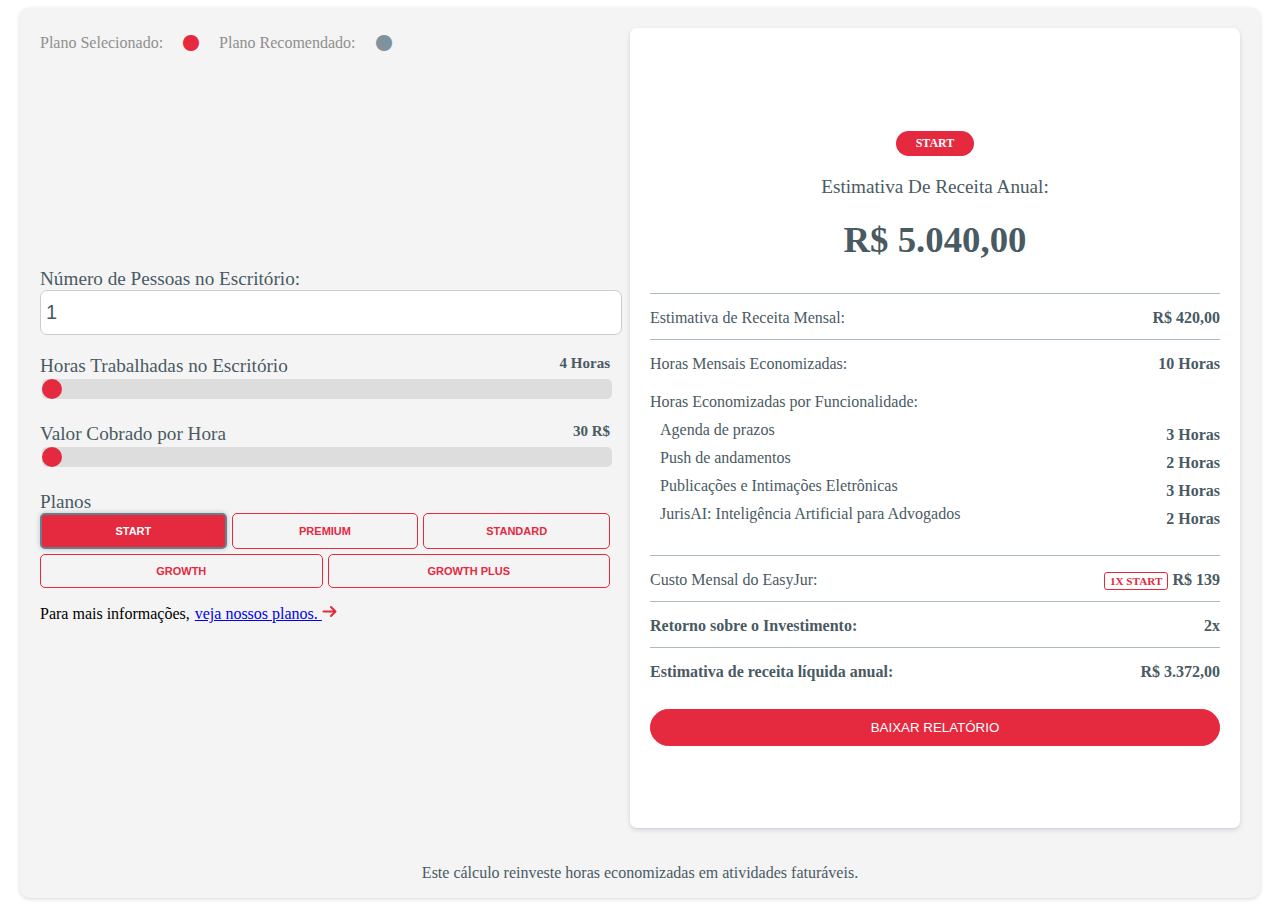
==== componente.html @ baeb3ae5 "redução de roi para 20%" ====
<!DOCTYPE html>
<html lang="pt-BR">

<head>
  <meta charset="UTF-8">
  <meta name="viewport" content="width=device-width, initial-scale=1" />
  <link rel="stylesheet" href="https://cdnjs.cloudflare.com/ajax/libs/font-awesome/6.4.2/css/all.min.css">
  <link rel="stylesheet" href="https://cdn.jsdelivr.net/npm/toastify-js/src/toastify.min.css">

  <link rel="stylesheet" href="style.css">



  <title>Calculadora EasyJur</title>
</head>

<body>
  <section class="easyjur-calculator">
    <div class="easyjur-main">
      <div class="easyjur-container">
        <!-- Formulário de Entrada -->
        <div class="easyjur-content">

          <form id="calculator-form">
            <div class="easyjur-selected-recommended">
              <div class="easyjur-selected">
                <p>Plano Selecionado:</p> <i class="fa-solid fa-circle"></i>
              </div>
              <div class="easyjur-recommended">
                <p>Plano Recomendado:</p> <i class="fa-solid fa-circle"></i>
              </div>
            </div>

            <div>
              <label for="number_of_peoples">Número de Pessoas no Escritório:</label>
              <input class="easyjur-input-amount-peoples" type="number" min="1" max="31" name="number"
                id="number_of_peoples" value="1" placeholder="1" />
            </div>

            <div class="easyjur-range-item">
              <label for="easyjur__hours_worked">Horas Trabalhadas no Escritório</label>
              <span id="hours_worked">4.0 Horas</span>
              <input id="easyjur__hours_worked" class="easyjur-range-slider" type="range" min="4.0" max="15" step=".5"
                value="4.0" title="Use as setas do teclado para ajustar o valor após clicar na barra" />
            </div>

            <div class="easyjur-range-item">
              <label for="easyjur__billed_hour">Valor Cobrado por Hora</label>
              <span id="billed_hour">30 R$</span>
              <input id="easyjur__billed_hour" class="easyjur-range-slider" type="range" min="30" max="1000" step="1"
                value="30" title="Use as setas do teclado para ajustar o valor após clicar na barra" />
            </div>

            <div class="easyjur-plans-selectors">
              <label>Planos</label>
              <div class="easyjur-grid-plans">
                <button type="button" id="sta" class="easyjur-btn-plan">Start</button>
                <button type="button" id="pre" class="easyjur-btn-plan">Premium</button>
                <button type="button" id="std" class="easyjur-btn-plan">Standard</button>
                <button type="button" id="grw" class="easyjur-btn-plan">Growth</button>
                <button type="button" id="gpl" class="easyjur-btn-plan">Growth Plus</button>
                <div class="easyjur-to-plans">
                  <span>Para mais informações,</span>
                  <a id="easyjur__link__to__plan" style="text-decoration: underline; margin-left: 5px;"
                    href="https://easyjur.com/planos/" target="_blank">
                    veja nossos planos.
                    <svg id="easyjur__svg__move" xmlns="http://www.w3.org/2000/svg" width="15" height="15"
                      viewBox="0 0 15 15">
                      <path fill="#e5293f"
                        d="M8.293 2.293a1 1 0 0 1 1.414 0l4.5 4.5a1 1 0 0 1 0 1.414l-4.5 4.5a1 1 0 0 1-1.414-1.414L11 8.5H1.5a1 1 0 0 1 0-2H11L8.293 3.707a1 1 0 0 1 0-1.414" />
                    </svg>
                  </a>
                </div>
              </div>
            </div>
          </form>
        </div>

        <!-- Resultados -->
        <div class="easyjur-result">
          <form>

            <div id="easyjur__ul__plan__tags">
              <ul id="easyjur__tags" class="easyjur__ul__tags">
                <li id="start__tag">START</li>
                <li id="premium__tag" style="display: none;">PREMIUM</li>
                <li id="standard__tag" style="display: none;">STANDARD</li>
                <li id="growth__tag" style="display: none;">GROWTH</li>
                <li id="growthplus__tag" style="display: none;">GROWTH PLUS</li>
              </ul>
            </div>

            <div class="easyjur-revenue-content">
              <label class="easyjur-label-revenue">Estimativa De Receita Anual:</label>
              <span class="easyjur-value-revenue" id="easyjur__annual_revenue">0</span>
            </div>

            <div class="easyjur-revenue-item">
              <label>Estimativa de Receita Mensal:</label>
              <span id="easyjur__revenue_value">R$ 0</span>
            </div>

            <div class="easyjur-revenue-item">
              <label>Horas Mensais Economizadas:</label>
              <span id="easyjur__hours_saved">0 Horas</span>
            </div>

            <!-- Horas economizadas por funcionalidade -->
            <!--Start -->
            <div id="easyjur__ul__start">
              <span class="easyjur__span__func__title">Horas Economizadas por Funcionalidade:</span>
              <ul>
                <li>
                  <span class="easyjur__span__func">Agenda de prazos</span>
                  <span class="easyjur__span__start hours-per-feature"></span>
                </li>

                <li>
                  <span class="easyjur__span__func">Push de andamentos</span>
                  <span class="easyjur__span__start hours-per-feature"></span>
                </li>

                <li>
                  <span class="easyjur__span__func">Publicações e Intimações Eletrônicas</span>
                  <span class="easyjur__span__start hours-per-feature"></span>
                </li>

                <li>
                  <span class="easyjur__span__func">
                    JurisAI: Inteligência Artificial para Advogados
                  </span>
                  <span class="easyjur__span__start hours-per-feature"></span>
                </li>
              </ul>
            </div>

            <!--Premium -->
            <div id="easyjur__ul__premium" style="display: none;">
              <span class="easyjur__span__func__title">Horas Economizadas por Funcionalidade:</span>
              <ul>
                <li>
                  <span class="easyjur__span__func">Agenda de prazos</span>
                  <span class="easyjur__span__premium hours-per-feature"></span>
                </li>

                <li>
                  <span class="easyjur__span__func">Push de andamentos</span>
                  <span class="easyjur__span__premium hours-per-feature"></span>
                </li>

                <li>
                  <span class="easyjur__span__func">Publicações e Intimações Eletrônicas</span>
                  <span class="easyjur__span__premium hours-per-feature"></span>
                </li>

                <li>
                  <span class="easyjur__span__func">Controle de contratos</span>
                  <span class="easyjur__span__premium hours-per-feature"></span>
                </li>

                <li>
                  <span class="easyjur__span__func">
                    JurisAI: Inteligência Artificial para Advogados
                  </span>
                  <span class="easyjur__span__start hours-per-feature"></span>
                </li>
              </ul>
            </div>

            <!--Standard -->
            <div id="easyjur__ul__standard" style="display: none;">
              <span class="easyjur__span__func__title">Horas Economizadas por Funcionalidade:</span>
              <ul>
                <li>
                  <span class="easyjur__span__func">Agenda de prazos</span>
                  <span class="easyjur__span__standard hours-per-feature"></span>
                </li>

                <li>
                  <span class="easyjur__span__func">Push de andamentos</span>
                  <span class="easyjur__span__standard hours-per-feature"></span>
                </li>

                <li>
                  <span class="easyjur__span__func">Publicações e Intimações Eletrônicas</span>
                  <span class="easyjur__span__standard hours-per-feature"></span>
                </li>

                <li>
                  <span class="easyjur__span__func">Controle de contratos</span>
                  <span class="easyjur__span__standard hours-per-feature"></span>
                </li>

                <li>
                  <span class="easyjur__span__func">Workflow avançado de tarefas ágil</span>
                  <span class="easyjur__span__standard hours-per-feature"></span>
                </li>

                <li>
                  <span class="easyjur__span__func">
                    JurisAI: Inteligência Artificial para Advogados
                  </span>
                  <span class="easyjur__span__start hours-per-feature"></span>
                </li>
              </ul>
            </div>

            <!--Growth -->
            <div id="easyjur__ul__growth" style="display: none;">
              <span class="easyjur__span__func__title">Horas Economizadas por Funcionalidade:</span>
              <ul>
                <li>
                  <span class="easyjur__span__func">Agenda de prazos</span>
                  <span class="easyjur__span__growth hours-per-feature"></span>
                </li>

                <li>
                  <span class="easyjur__span__func">Push de andamentos</span>
                  <span class="easyjur__span__growth hours-per-feature"></span>
                </li>

                <li>
                  <span class="easyjur__span__func">Publicações e Intimações Eletrônicas</span>
                  <span class="easyjur__span__growth hours-per-feature"></span>
                </li>

                <li>
                  <span class="easyjur__span__func">Controle de contratos</span>
                  <span class="easyjur__span__growth hours-per-feature"></span>
                </li>

                <li>
                  <span class="easyjur__span__func">Regras de cobrança automática</span>
                  <span class="easyjur__span__growth hours-per-feature"></span>
                </li>

                <li>
                  <span class="easyjur__span__func">
                    JurisAI: Inteligência Artificial para Advogados
                  </span>
                  <span class="easyjur__span__start hours-per-feature"></span>
                </li>
              </ul>
            </div>

            <!--GrowthPlus -->
            <div id="easyjur__ul__growthplus" style="display: none;">
              <span class="easyjur__span__func__title">Horas Economizadas por Funcionalidade:</span>
              <ul>
                <li>
                  <span class="easyjur__span__func">Agenda de prazos</span>
                  <span class="easyjur__span__growthplus hours-per-feature"></span>
                </li>

                <li>
                  <span class="easyjur__span__func">Push de andamentos</span>
                  <span class="easyjur__span__growthplus hours-per-feature"></span>
                </li>

                <li>
                  <span class="easyjur__span__func">Publicações e Intimações Eletrônicas</span>
                  <span class="easyjur__span__growthplus hours-per-feature"></span>
                </li>

                <li>
                  <span class="easyjur__span__func">Controle de contratos</span>
                  <span class="easyjur__span__growthplus hours-per-feature"></span>
                </li>

                <li>
                  <span class="easyjur__span__func">Regras de cobrança automática</span>
                  <span class="easyjur__span__growthplus hours-per-feature"></span>
                </li>

                <li>
                  <span class="easyjur__span__func">Controladoria Jurídica + IA</span>
                  <span class="easyjur__span__growthplus hours-per-feature"></span>
                </li>

                <li>
                  <span class="easyjur__span__func">Relatórios avançados (envio automático)</span>
                  <span class="easyjur__span__growthplus hours-per-feature"></span>
                </li>

                <li>
                  <span class="easyjur__span__func">
                    JurisAI: Inteligência Artificial para Advogados
                  </span>
                  <span class="easyjur__span__start hours-per-feature"></span>
                </li>
              </ul>
            </div>

            <div class="easyjur-revenue-item">
              <label>Custo Mensal do EasyJur:</label>
              <span id="easyjur__cost">R$ 0</span>
            </div>

            <div class="easyjur-revenue-item">
              <label class="label-evidence">Retorno sobre o Investimento:</label>
              <span id="easyjur__return">0x</span>
            </div>

            <div class="easyjur-revenue-item">
              <label class="label-evidence">Estimativa de receita líquida
                anual:</label>
              <span id="value-liquid-return" class="hours-per-feature">0R$</span>
            </div>

            <button type="button" id="easyjur__print" class="easyjur-print-btn">Baixar Relatório</button>
          </form>
        </div>
      </div>

      <!-- Rodapé -->
      <div class="easyjur-caption">
        <p>Este cálculo reinveste horas economizadas em atividades faturáveis.</p>
      </div>
    </div>
  </section>

  <div id="easyjur__modal" class="easyjur-modal">
    <div class="easyjur-modal-content">
      <div class="easyjur-img-on-print">
        <img src="https://easyjur.com/blog/wp-content/uploads/2023/05/logo-easyjur-01.png">
      </div>
      <span class="easyjur-modal-close">

        <i class="fa-solid fa-xmark" title="Clique aqui para fechar"></i>

      </span>
      <h2>Veja quanto poderia estar lucrando</h2>
      <p>Esta é a sua estimativa de retorno ao utilizar o EasyJur.</p>
      <div id="easyjur__modal_body">
        <table>
          <thead class="easyjur-table-head--to-print">
            <tr>
              <th>Descrição</th>
              <th>Valor</th>
            </tr>
          </thead>
          <tbody></tbody>
        </table>
      </div>
      <h4 class="easyjur-text--to-print">Em caso de dúvidas, entre em contato com um de nossos especialistas.</h4>
      <div class="easyjur-img-qrcode-on-print">
        <img src="https://easyjur.com/blog/wp-content/uploads/2025/02/QRCode_Facil-1.png">
      </div>
      <button id="easyjur__modal_print" class="easyjur-modal-print-btn">Baixar Relatório</button>
    </div>
  </div>


  <script src="https://cdn.jsdelivr.net/npm/toastify-js"></script>

  <style>

    /* Aplicação da fonte globalmente */
    /* Estilo do container principal da calculadora */
    .easyjur-calculator {
      width: 100%;
      height: 100%;
      display: flex;
      align-items: center;
      justify-content: center;
    }

    /* Estilo da seção principal */
    .easyjur-main {
      background-color: #f4f4f4;
      /* Cor de fundo suave */
      border-radius: 10px;
      /* Bordas arredondadas */
      box-shadow: rgba(0, 0, 0, 0.16) 0px 1px 4px;
      /* Sombra leve */
    }

    /* Container interno com flexbox */
    .easyjur-container {
      display: flex;
      align-items: center;
      gap: 20px;
      /* Espaçamento entre elementos */
      padding: 20px;
      height: auto;
      width: 1200px;
      /* Largura fixa */
    }

    /* Estilo do texto de legenda */
    .easyjur-caption p {
      text-align: center;
      color: #495a63;
      /* Cor do texto */
      word-break: break-word;
      /* Quebra de palavras para responsividade */
      padding: 0 15px;
    }

    /* Divisão de largura entre resultado e conteúdo */
    .easyjur-result,
    .easyjur-content {
      width: 50%;
    }

    /* Estilo do formulário dentro do conteúdo */
    .easyjur-content form {
      position: relative;
      display: flex;
      flex-direction: column;
      gap: 20px;
      /* Espaçamento entre elementos do formulário */
    }

    /* Estilo dos rótulos no conteúdo */
    .easyjur-content label {
      font-size: 1.2em;
      color: #495a63;
      /* Cor padrão do texto */
    }

    /* Estilo dos inputs no conteúdo */
    .easyjur-content input {
      width: 100%;
    }

    /* Container do item de range (slider) */
    .easyjur-range-item {
      position: relative;
    }

    /* Estilo do texto ao lado do slider */
    .easyjur-range-item span {
      position: absolute;
      right: 0;
      font-size: 15px;
      font-weight: 600;
      color: #495a63;
    }

    /* Estilo do input de quantidade de pessoas */
    .easyjur-input-amount-peoples {
      padding: 10px 5px;
      border-radius: 7px;
      border: 1px solid #ccc;
      /* Borda padrão */
      outline: #80929b;
      /* Cor do foco */
      font-size: 20px;
      color: #495a63;
    }

    /* Container dos seletores de planos */
    .easyjur-plans-selectors {
      width: 100%;
    }

    /* Grid para os botões de planos */
    .easyjur-grid-plans {
      display: flex;
      flex-wrap: wrap;
      gap: 5px;
      /* Espaçamento entre botões */
    }

    /* Estilo padrão dos botões de planos */
    .easyjur-btn-plan {
      padding: 10px;
      color: #e5293f !important;
      /* Cor principal */
      border: #e5293f solid 1px;
      background: transparent;
      border-radius: 5px;
      cursor: pointer;
      text-transform: uppercase;
      transition: 0.5s;
      /* Transição suave */
      font-size: 11px;
      font-weight: 600;
      flex: calc(33% - 10px);
      /* Distribuição em 3 colunas */
    }

    /* Efeito hover e estado ativo dos botões de planos */
    .easyjur-btn-plan:hover,
    .easyjur-btn-plan.active {
      background-color: #e5293f !important;
      color: #fff !important;
      font-weight: 700;
    }

    /* Container do link para planos */
    .easyjur-to-plans {
      display: flex;
      align-items: center;
      position: absolute;
      bottom: -35px;
    }

    /* Estilo da seção de resultados */
    .easyjur-result {
      display: flex;
      flex-direction: column;
      justify-content: center;
      background-color: #fff;
      padding: 0 20px;
      height: 800px;
      /* Altura fixa */
      border-radius: 7px;
      box-shadow: rgba(50, 50, 105, 0.15) 0px 2px 5px 0px,
        /* Sombra sutil */
        rgba(0, 0, 0, 0.05) 0px 1px 1px 0px;
    }

    /* Estilo do formulário dentro do resultado */
    .easyjur-result form {
      position: relative;
      display: flex;
      flex-direction: column;
      gap: 20px;
    }

    /* Estilo para rótulos em destaque */
    .label-evidence {
      font-weight: 700;
    }

    /* Container dos itens de receita */
    .easyjur-revenue-content {
      display: flex;
      flex-direction: column;
      align-items: center;
      gap: 20px;
    }

    /* Estilo dos rótulos de receita */
    .easyjur-label-revenue {
      font-size: 1.2em;
      color: #495a63;
    }

    /* Estilo dos valores de receita */
    .easyjur-value-revenue {
      font-size: 2.3em;
      font-weight: bold;
      margin-bottom: 20px;
      color: #495a63;
    }

    /* Estilo dos itens de receita */
    .easyjur-revenue-item {
      display: flex;
      justify-content: space-between;
      position: relative;
      padding-top: 8px;
      color: #495a63;
    }

    /* Estilo do texto dentro dos itens de receita */
    .easyjur-revenue-item span {
      font-weight: 600;
    }

    /* Linha divisória antes de cada item de receita */
    .easyjur-revenue-item::before {
      content: "";
      display: block;
      width: 100%;
      height: 1px;
      background-color: #acbac2;
      margin-bottom: 100px;
      position: absolute;
      top: -8px;
    }

    /* Estilo do botão de impressão no modal */
    .easyjur-modal-print-btn {
      padding: 10px;
      background-color: #e5293f;
      color: #fff;
      border: #e5293f solid 1px;
      border-radius: 40px;
      cursor: pointer;
      text-transform: uppercase;
      transition: 0.8s;
      width: 100%;
    }

    /* Efeito hover do botão de impressão no modal */
    .easyjur-modal-print-btn:hover {
      background-color: transparent;
      color: #e5293f !important;
      font-weight: 700;
    }

    /* Estilo do botão de impressão geral */
    .easyjur-print-btn {
      padding: 10px;
      background-color: #e5293f;
      color: #fff !important;
      border: #e5293f solid 1px;
      border-radius: 40px;
      cursor: pointer;
      text-transform: uppercase;
      transition: 0.8s;
      position: absolute;
      bottom: -65px;
      width: 100%;
    }

    /* Efeito hover do botão de impressão geral */
    .easyjur-print-btn:hover {
      background-color: transparent;
      color: #e5293f !important;
      font-weight: 700;
    }

    /* Estilo do multiplicador extra */
    .multiplicador-extra {
      color: #e5293f;
      border: solid 1px #e5293f;
      font-size: 0.7rem;
      padding: 2px 5px;
      border-radius: 3px;
      text-align: center;
      text-transform: uppercase;
      font-weight: 700;
    }

    /* Estilo base do slider */
    .easyjur-range-slider {
      -webkit-appearance: none;
      background: #ddd;
      /* Cor de fundo padrão */
      border-radius: 5px;
      outline: none;
      transition: background 0.3s;
    }

    /* Estilo do thumb do slider (Chrome/Safari) */
    .easyjur-range-slider::-webkit-slider-thumb {
      -webkit-appearance: none;
      appearance: none;
      width: 20px;
      height: 20px;
      background: #e5293f;
      border-radius: 50%;
      cursor: pointer;
      transition: background 0.3s ease;
    }

    /* Estilo do thumb do slider (Firefox) */
    .easyjur-range-slider::-moz-range-thumb {
      width: 20px;
      height: 20px;
      background: #e5293f;
      border-radius: 50%;
      cursor: pointer;
      transition: background 0.3s ease;
    }

    /* Efeito do slider ao receber foco */
    .easyjur-range-slider:focus {
      background: #e5293f45;
      /* Cor semitransparente */
    }

    /* Efeito hover no thumb do slider */
    .easyjur-range-slider:hover::-webkit-slider-thumb,
    .easyjur-range-slider:hover::-moz-range-thumb {
      background: #e5293f;
    }

    /* Animação de entrada à esquerda */
    @-webkit-keyframes fadeInLeft {
      0% {
        opacity: 0;
        -webkit-transform: translate3d(-100%, 0, 0);
        transform: translate3d(-100%, 0, 0);
      }

      100% {
        opacity: 1;
        -webkit-transform: none;
        transform: none;
      }
    }

    @keyframes fadeInLeft {
      0% {
        opacity: 0;
        -webkit-transform: translate3d(-100%, 0, 0);
        transform: translate3d(-100%, 0, 0);
      }

      100% {
        opacity: 1;
        -webkit-transform: none;
        transform: none;
      }
    }

    /* Aplicação da animação ao SVG no hover do link */
    #easyjur__link__to__plan:hover #easyjur__svg__move {
      -webkit-animation-name: fadeInLeft;
      animation-name: fadeInLeft;
      -webkit-animation-duration: 1s;
      animation-duration: 1s;
      -webkit-animation-fill-mode: both;
      animation-fill-mode: both;
    }

    #easyjur__link__to__plan:hover #easyjur__svg__move path {
      fill: #767d92 !important;
      /* Cor do ícone no hover */
    }

    /* Elementos ocultos na tela, visíveis apenas na impressão */
    .easyjur-img-on-print,
    .easyjur-text--to-print,
    .easyjur-img-qrcode-on-print {
      display: none;
    }

    /* Estilo do modal */
    .easyjur-modal {
      display: none;
      position: fixed;
      z-index: 1000;
      left: 0;
      top: 0;
      width: 100%;
      height: 100%;
      background-color: rgba(0, 0, 0, 0.5);
      /* Fundo semitransparente */
      align-items: center;
      justify-content: center;
    }

    /* Estilo do conteúdo do modal */
    .easyjur-modal-content {
      position: relative;
      background: #fff;
      padding: 20px;
      border-radius: 10px;
      height: auto;
      width: 600px;
      text-align: center;
    }

    /* Estilo do botão de fechar o modal */
    .easyjur-modal-close {
      position: absolute;
      top: 20px;
      right: 20px;
      font-size: 15px;
      cursor: pointer;
    }

    .easyjur-modal-close i {
      height: 20px;
      width: 20px;
      border-radius: 50%;
      display: flex;
      justify-content: center;
      align-items: center;
      transition: 0.5s ease;
    }

    .easyjur-modal-close i:hover {
      background-color: #80929b;
      color: #fff;
    }

    /* Estilo da tabela genérica */
    #easyjur__modal table {
      width: 100%;
      border-collapse: collapse;
      margin-top: 20px;
    }

    #easyjur__modal thead {
      background-color: #f5f5f5;
      /* Fundo do cabeçalho */
    }

    #easyjur__modal th,
    #easyjur__modal td {
      padding: 12px;
      text-align: left;
      border-bottom: 1px solid #ddd;
      /* Linha divisória */
    }

    #easyjur__modal th {
      font-weight: bold;
    }

    /* Estilo do nome do plano na lista */
    .easyjur__li__plan_name {
      font-weight: bold;
      color: #495a63;
      margin-bottom: 10px;
    }

    /* Estilo da lista no resultado */
    .easyjur-result ul {
      list-style: none;
      padding: 0;
      margin: 10px 0;
    }

    /* Estilo dos itens da lista no resultado */
    .easyjur-result li {
      display: flex;
      justify-content: space-between;
      padding: 5px 0;
      color: #495a63;
    }

    /* Estilo dos spans de funcionalidades */
    .easyjur__span__func {
      font-weight: 500;
    }

    /* Estilo das horas por funcionalidade */
    .hours-per-feature {
      font-weight: 600;
    }

    /* Estilo do plano recomendado */
    .recommended-roi {
      background-color: #80929b !important;
      /* Cor de fundo personalizada */
      color: #fff !important;
      border: 2px solid #6a7f8b !important;
      /* Borda mais escura */
      box-shadow: 0 0 5px rgba(128, 146, 155, 0.5);
      /* Sombra sutil */
      transition: all 0.3s ease;
    }

    /* Estilo do toast de notificação */
    .easyjur-toast {
      background: #7f919a !important;
      /* Cor sólida de fundo */
      color: #fff !important;
      font-family: "borna-medium-webfont", sans-serif !important;
      border-radius: 5px !important;
      padding: 15px !important;
      box-shadow: 0 4px 8px rgba(0, 0, 0, 0.2) !important;
      /* Sombra destacada */
    }

    #easyjur__modal_body {
      overflow-y: auto;
      height: 490px;
    }

    /* Estilização do scroll no conteúdo do modal */

    /* Estilização do scroll no corpo interno do modal (tabela) */
    #easyjur__modal_body {
      max-height: 60vh;
      /* Limita a altura do corpo interno, se necessário */
      overflow-y: auto;
      /* Ativa o scroll vertical no corpo */
    }

    /* Personalização da barra de rolagem para navegadores Webkit */
    .easyjur-modal-content::-webkit-scrollbar,
    #easyjur__modal_body::-webkit-scrollbar {
      width: 8px;
      /* Largura da barra de rolagem */
    }

    .easyjur-modal-content::-webkit-scrollbar-track,
    #easyjur__modal_body::-webkit-scrollbar-track {
      background: #f4f4f4;
      /* Cor do fundo da pista (track) */
      border-radius: 10px;
      /* Bordas arredondadas na pista */
    }

    .easyjur-modal-content::-webkit-scrollbar-thumb,
    #easyjur__modal_body::-webkit-scrollbar-thumb {
      background: #e5293f;
      /* Cor do thumb (parte que você arrasta) */
      border-radius: 10px;
      /* Bordas arredondadas no thumb */
      transition: background 0.3s ease;
      /* Transição suave */
    }

    .easyjur-modal-content::-webkit-scrollbar-thumb:hover,
    #easyjur__modal_body::-webkit-scrollbar-thumb:hover {
      background: #c12335;
      /* Cor mais escura no hover */
    }

    /* Personalização para Firefox */
    .easyjur-modal-content,
    #easyjur__modal_body {
      scrollbar-width: thin;
      /* Define a largura como fina */
      scrollbar-color: #e5293f #f4f4f4;
      /* Cor do thumb e da pista */
    }

    .easyjur-table-head--to-print {
      position: sticky;
      top: 0;
    }

    .easyjur-selected-recommended {
      position: absolute;
      top: -250px;
      display: flex;
      gap: 20px;
      color: #8f8f8f;
      align-items: center;
    }

    .easyjur-selected-recommended div {
      display: contents;
    }

    .easyjur-selected,
    .easyjur-recommended {
      height: 20px;
      width: 20px;
      border-radius: 50%;
    }

    .easyjur-selected i {
      color: #e5293f;
    }

    .easyjur-recommended i {
      color: #80929b;
    }

    #easyjur__ul__plan__tags {
      display: flex;
      justify-content: center;
      position: absolute;
      top: -40px;
      left: 0;
      width: 100%;
    }

    #start__tag,
    #premium__tag,
    #standard__tag,
    #growth__tag,
    #growthplus__tag {
      background-color: #e5293f;
      color: #FFF;
      padding: 5px 20px;
      border-radius: 50px;
      font-size: 12px;
      font-weight: 700;
      position: relative;
      top: -15px;
    }

    .easyjur__span__func__title {
      font-weight: 500;
      color: #495a63;
    }

    .easyjur__span__func {
      margin-left: 10px;
      margin-top: -5px;
    }



    /* Responsividade para telas menores que 870px */
    @media (max-width: 870px) {
      .easyjur-calculator {
        height: 100dvh;
        overflow: auto;
        flex-direction: column;
        align-items: center;
        justify-content: center;
      }

      .easyjur-main {
        display: flex;
        flex-direction: column !important;
        justify-content: center;
        align-items: center;
      }

      .easyjur-container {
        flex-direction: column !important;
        height: auto;
        width: 100%;
      }

      .easyjur-revenue-content {
        margin-top: 20px;
      }

      .easyjur-result,
      .easyjur-content {
        width: 90%;
        padding: 20px;
        height: auto;
      }

      .easyjur-print-btn,
      .easyjur-plans-selectors {
        position: unset;
      }

      .easyjur-range-item span {
        top: -12px;
      }

      .easyjur-selected-recommended {
        position: unset !important;
        flex-wrap: wrap;
        gap: 5px;
      }

      #easyjur__ul__plan__tags {
        position: relative;
        top: 0;
      }
    }

    /* Ajustes para telas menores que 765px */
    @media (max-width: 765px) {
      .easyjur-calculator {
        height: auto;
      }

      .easyjur-revenue-item {
        flex-wrap: wrap;
      }

      .easyjur-modal-content {
        height: auto;
      }

      .easyjur-to-plans {
        flex-wrap: wrap;
        position: unset;
        margin: 10px 0;
      }
    }

    /* Estilos para impressão */
    @media print {
      body * {
        visibility: hidden;
        /* Oculta tudo na página */
      }

      .easyjur-modal,
      .easyjur-modal * {
        visibility: visible;
        /* Exibe apenas o modal */
      }

      .easyjur-modal {
        position: absolute;
        left: 0;
        top: 0;
        width: 100%;
        height: 100%;
        margin: 0;
        padding: 0;
        box-shadow: none;
        border: none;
      }

      .easyjur-modal-close {
        display: none;
        /* Oculta o botão de fechar */
      }

      .easyjur-modal-content {
        width: 100%;
        height: 100%;
        margin: 0;
        padding: 20px;
        box-shadow: none;
        border: none;
      }

      #easyjur__modal table {
        width: 100%;
        border-collapse: collapse;
        margin-top: 20px;
      }

      #easyjur__modal th,
      #easyjur__modal td {
        padding: 12px;
        text-align: left;
        border-bottom: 1px solid #ddd;
      }

      #easyjur__modal th {
        font-weight: bold;
      }

      #easyjur__modal_print {
        display: none;
        /* Oculta o botão de impressão */
      }

      .easyjur-text--to-print {
        display: block;
        /* Exibe texto específico na impressão */
      }

      .easyjur-img-qrcode-on-print {
        display: flex;
        width: 100%;
        justify-content: center;
      }

      .easyjur-img-on-print {
        display: flex;
        width: 100%;
        margin-bottom: 20px;
        justify-content: center;
      }

      .easyjur-img-qrcode-on-print img {
        width: 200px;
        height: 200px;
      }

      .easyjur-img-on-print img {
        width: 200px;
      }

      #easyjur__modal_body {
        max-height: unset;
        overflow-y: hidden !important;
        height: auto;
      }

      .easyjur-table-head--to-print {
        position: unset;
      }
    }
  </style>



  <script>

    let primeiraExecucaoToast = 1; // Controla a primeira execução do toast
    const nomesPlanos = {
      sta: "Start",
      pre: "Premium",
      std: "Standard",
      grw: "Growth",
      gpl: "Growth Plus",
    };

    const planos = {
      sta: { preco: 139, usuariosInclusos: 2, horas: 10 }, //15 horas - 35% = 9,75 horas
      pre: { preco: 389, usuariosInclusos: 5, horas: 13 }, //20 horas - 35% = 13 horas
      std: { preco: 599, usuariosInclusos: 10, horas: 16 }, //25 horas - 35% = 16,25 horas
      grw: { preco: 1699, usuariosInclusos: 15, horas: 19 }, //30 horas - 35% = 19,5 horas
      gpl: { preco: 2799, usuariosInclusos: 30, horas: 22 }, //35 horas - 35% = 22,75 horas
    };

    const porcentagensPorFuncionalidade = {
      sta: {
        "Agenda de prazos": 25,
        "Push de andamentos": 15,
        "Publicações e Intimações Eletrônicas": 25,
        "JurisAI: Inteligência Artificial para Advogados": 35,
      },
      pre: {
        "Agenda de prazos": 10,
        "Push de andamentos": 15,
        "Publicações e Intimações Eletrônicas": 20,
        "Controle de contratos": 20,
        "JurisAI: Inteligência Artificial para Advogados": 35,
      },
      std: {
        "Agenda de prazos": 10,
        "Push de andamentos": 10,
        "Publicações e Intimações Eletrônicas": 15,
        "Controle de contratos": 15,
        "Workflow avançado de tarefas ágil": 15,
        "JurisAI: Inteligência Artificial para Advogados": 35,
      },
      grw: {
        "Agenda de prazos": 10,
        "Push de andamentos": 10,
        "Publicações e Intimações Eletrônicas": 15,
        "Controle de contratos": 15,
        "Regras de cobrança automática": 20,
        "JurisAI: Inteligência Artificial para Advogados": 30,
      },
      gpl: {
        "Agenda de prazos": 6,
        "Push de andamentos": 6,
        "Publicações e Intimações Eletrônicas": 6,
        "Controle de contratos": 6,
        "Regras de cobrança automática": 15,
        "Controladoria Jurídica + IA": 15,
        "Relatórios avançados (envio automático)": 10,
        "JurisAI: Inteligência Artificial para Advogados": 36,
      },
    };

    // Função para exibir a tag correspondente ao plano selecionado
    function exibirTagPlano(planoId) {
      const tags = {
        sta: "start__tag",
        pre: "premium__tag",
        std: "standard__tag",
        grw: "growth__tag",
        gpl: "growthplus__tag",
      };

      // Oculta todas as tags
      Object.values(tags).forEach((tagId) => {
        document.getElementById(tagId).style.display = "none";
      });

      // Exibe apenas a tag do plano selecionado
      document.getElementById(tags[planoId]).style.display = "block";
    }

    let multiplicadorExtra = 1;
    let planoAtual = "sta";
    let toastAtual = null;

    // Função que implementa debounce para evitar execuções excessivas
    function debounce(func, wait) {
      let timeout;
      return function (...args) {
        const context = this;
        const later = function () {
          timeout = null;
          func.apply(context, args);
        };
        clearTimeout(timeout);
        timeout = setTimeout(later, wait);
      };
    }

    document.addEventListener("DOMContentLoaded", () => {
      const form = document.getElementById("calculator-form");
      const inputs = form.querySelectorAll("input, button");
      const resultado = {
        horasTrabalhadas: document.getElementById("hours_worked"),
        valorCobrado: document.getElementById("billed_hour"),
        receitaMensal: document.getElementById("easyjur__revenue_value"),
        receitaAnual: document.getElementById("easyjur__annual_revenue"),
        horasEconomizadas: document.getElementById("easyjur__hours_saved"),
        custoMensal: document.getElementById("easyjur__cost"),
        roi: document.getElementById("easyjur__return"),
      };

      iniciarPlanoInicial();

      const atualizarCalculosDebounced = debounce(atualizarCalculos, 300);

      inputs.forEach((input) =>
        input.addEventListener("input", atualizarCalculosDebounced)
      );

      // Adiciona eventos aos botões de seleção de plano
      document.querySelectorAll(".easyjur-btn-plan").forEach((btn) => {
        btn.addEventListener("click", () => {
          document
            .querySelectorAll(".easyjur-btn-plan")
            .forEach((b) => b.classList.remove("active"));
          btn.classList.add("active");
          planoAtual = btn.id;
          atualizarCalculos();
          exibirListaPlano(planoAtual);
          exibirTagPlano(planoAtual); // Adiciona a exibição da tag
        });
      });

      // Validação do input de número de pessoas
      document.getElementById("number_of_peoples").addEventListener("input", () => {
        let numeroPessoas = parseInt(
          document.getElementById("number_of_peoples").value,
          10
        );
        if (numeroPessoas < 1)
          document.getElementById("number_of_peoples").value = 1;
        atualizarCalculosDebounced();
      });
      // Inicializa com valores padrão do plano Start
      function iniciarPlanoInicial() {
        document.getElementById("number_of_peoples").value = 1;
        document.getElementById("easyjur__hours_worked").value = 4.0;
        document.getElementById("easyjur__billed_hour").value = 30;
        document.getElementById("sta").classList.add("active");
        atualizarCalculos();
        exibirListaPlano("sta");
        exibirTagPlano("sta"); // Exibe a tag do plano inicial
      }

      // Atualiza todos os cálculos com base nos inputs
      function atualizarCalculos() {
        const numeroPessoas =
          Math.max(
            1,
            parseInt(document.getElementById("number_of_peoples").value, 10)
          ) || 1;
        const horasTrabalhadas = parseFloat(
          document.getElementById("easyjur__hours_worked").value
        );
        const valorCobradoPorHora = parseFloat(
          document.getElementById("easyjur__billed_hour").value
        );

        const horasEconomizadas = numeroPessoas * planos[planoAtual].horas;
        const valorHorasTrabalhadas = horasTrabalhadas * valorCobradoPorHora || 0;

        const receitaMensal =
          horasEconomizadas * valorCobradoPorHora + valorHorasTrabalhadas;
        const custoMensal = calcularCusto(numeroPessoas, planoAtual);
        const roi = calcularROI(receitaMensal, custoMensal);

        // Cálculo do retorno líquido anual
        const receitaAnual = receitaMensal * 12;
        const custoAnual = custoMensal * 12;
        const retornoLiquidoAnual = Math.max(0, receitaAnual - custoAnual); // Garante que não seja negativo

        // Atualizando os elementos existentes
        resultado.horasTrabalhadas.textContent = `${horasTrabalhadas} Horas`;
        resultado.valorCobrado.textContent = `${valorCobradoPorHora} R$`;
        resultado.receitaMensal.textContent = receitaMensal.toLocaleString(
          "pt-BR",
          { style: "currency", currency: "BRL" }
        );
        resultado.receitaAnual.textContent = receitaAnual.toLocaleString("pt-BR", {
          style: "currency",
          currency: "BRL",
        });
        resultado.horasEconomizadas.textContent = `${horasEconomizadas} Horas`;
        resultado.custoMensal.innerHTML = `<span class="multiplicador-extra">${multiplicadorExtra}x ${nomesPlanos[planoAtual]
          }</span> R$ ${custoMensal.toLocaleString("pt-BR", {
            maximumFractionDigits: 0,
          })}`;
        resultado.roi.textContent = `${Math.round(roi)}x`;

        // Atualizando o retorno líquido anual, sem valores negativos
        document.getElementById("value-liquid-return").textContent =
          retornoLiquidoAnual.toLocaleString("pt-BR", {
            style: "currency",
            currency: "BRL",
          });

        atualizarHorasPorFuncionalidade(horasEconomizadas);
        recomendarPlano(numeroPessoas, horasTrabalhadas, valorCobradoPorHora);
      }
      // Calcula o custo mensal baseado no número de usuários
      function calcularCusto(totalUsuarios, plano) {
        multiplicadorExtra = 1;
        const { preco, usuariosInclusos } = planos[plano];
        if (totalUsuarios <= usuariosInclusos) return Math.round(preco);
        multiplicadorExtra = Math.ceil(totalUsuarios / usuariosInclusos);
        return multiplicadorExtra * preco;
      }

      // Calcula o Retorno sobre Investimento (ROI)
      function calcularROI(receita, custo) {
        return custo === 0 ? 0 : Math.max(0, (receita - custo) / custo);
      }

      // Atualiza a aparência do slider
      function atualizarSlider(slider, output) {
        output.textContent =
          slider.id === "easyjur__hours_worked"
            ? `${slider.value} Horas`
            : `${slider.value} R$`;
        const percentage =
          ((slider.value - slider.min) / (slider.max - slider.min)) * 100;
        slider.style.background = `linear-gradient(to right, #e5293f45 ${percentage}%, #ddd ${percentage}%)`;
      }

      // Exibe a lista de funcionalidades do plano selecionado
      function exibirListaPlano(planoId) {
        const listas = ["start", "premium", "standard", "growth", "growthplus"];
        listas.forEach((lista) => {
          const elemento = document.getElementById(`easyjur__ul__${lista}`);
          elemento.style.display =
            lista ===
              planoId
                .replace("sta", "start")
                .replace("pre", "premium")
                .replace("std", "standard")
                .replace("grw", "growth")
                .replace("gpl", "growthplus")
              ? "block"
              : "none";
        });
      }

      // Distribui horas economizadas entre funcionalidades
      function atualizarHorasPorFuncionalidade(horasEconomizadas) {
        const porcentagens = porcentagensPorFuncionalidade[planoAtual];
        const listaId = planoAtual
          .replace("sta", "start")
          .replace("pre", "premium")
          .replace("std", "standard")
          .replace("grw", "growth")
          .replace("gpl", "growthplus");
        const spans = document.querySelectorAll(
          `#easyjur__ul__${listaId} .hours-per-feature`
        );

        let horasRestantes = horasEconomizadas;
        let somaHorasCalculadas = 0;

        spans.forEach((span, index) => {
          const funcionalidade = span.previousElementSibling.textContent
            .replace(":", "")
            .trim();
          const porcentagem = porcentagens[funcionalidade] / 100;
          let horas = Math.round(horasEconomizadas * porcentagem);

          if (index === spans.length - 1) {
            horas = horasRestantes - somaHorasCalculadas;
          } else {
            somaHorasCalculadas += horas;
          }

          span.textContent = `${horas} Horas`;
        });
      }

      // Recomenda o melhor plano com base no ROI
      function recomendarPlano(
        numeroPessoas,
        horasTrabalhadas,
        valorCobradoPorHora
      ) {
        const rois = {};
        Object.keys(planos).forEach((planoId) => {
          const horasEconomizadas = numeroPessoas * planos[planoId].horas;
          const receitaMensal =
            horasEconomizadas * valorCobradoPorHora +
            horasTrabalhadas * valorCobradoPorHora;
          const custoMensal = calcularCusto(numeroPessoas, planoId);
          const roi = calcularROI(receitaMensal, custoMensal);
          rois[planoId] = roi;
        });

        const planoRecomendadoId = Object.keys(rois).reduce((a, b) =>
          rois[a] > rois[b] ? a : b
        );
        const roiRecomendado = Math.round(rois[planoRecomendadoId]);

        document
          .querySelectorAll(".easyjur-btn-plan")
          .forEach((btn) => btn.classList.remove("recommended-roi"));
        document
          .getElementById(planoRecomendadoId)
          .classList.add("recommended-roi");

        if (toastAtual) {
          toastAtual.hideToast();
        }
        if (primeiraExecucaoToast <= 1) {
          primeiraExecucaoToast += 1;
          return;
        }

        toastAtual = Toastify({
          text: `
                <strong>Plano Recomendado: ${nomesPlanos[planoRecomendadoId]}</strong><br>
                <small>Maximiza seu retorno em ${roiRecomendado}X com ${numeroPessoas} pessoa(s).</small>
            `,
          duration: 15000,
          close: false,
          gravity: "bottom",
          position: "left",
          className: "easyjur-toast",
          stopOnFocus: true,
          escapeMarkup: false,
          onClick: function () {
            toastAtual.hideToast();
          },
        });
        toastAtual.showToast();
      }
      // Configuração dos sliders
      const sliderHorasTrabalhadas = document.getElementById(
        "easyjur__hours_worked"
      );
      const sliderValorHora = document.getElementById("easyjur__billed_hour");
      const outputHorasTrabalhadas = document.getElementById("hours_worked");
      const outputValorHora = document.getElementById("billed_hour");

      sliderHorasTrabalhadas.oninput = () =>
        atualizarSlider(sliderHorasTrabalhadas, outputHorasTrabalhadas);
      sliderValorHora.oninput = () =>
        atualizarSlider(sliderValorHora, outputValorHora);

      atualizarSlider(sliderHorasTrabalhadas, outputHorasTrabalhadas);
      atualizarSlider(sliderValorHora, outputValorHora);
    });

    // Configuração do modal de impressão
    document
      .getElementById("easyjur__print")
      .addEventListener("click", function () {
        const numPessoas = document.getElementById("number_of_peoples").value;
        const horasTrabalhadas = document.getElementById(
          "easyjur__hours_worked"
        ).value;
        const valorHora = document.getElementById("easyjur__billed_hour").value;
        const planoSelecionado =
          document.querySelector(".easyjur-btn-plan.active")?.textContent ||
          "Nenhum";
        const receitaAnual = document.getElementById(
          "easyjur__annual_revenue"
        ).textContent;
        const receitaMensal = document.getElementById(
          "easyjur__revenue_value"
        ).textContent;
        const horasEconomizadas = document.getElementById(
          "easyjur__hours_saved"
        ).textContent;
        const custoMensal = document.getElementById("easyjur__cost").textContent;
        const retornoInvestimento =
          document.getElementById("easyjur__return").textContent;
        const retornoLiquidoAnual = document.getElementById(
          "value-liquid-return"
        ).textContent;

        // Obter as funcionalidades e horas economizadas do plano atual
        const listaId = planoAtual
          .replace("sta", "start")
          .replace("pre", "premium")
          .replace("std", "standard")
          .replace("grw", "growth")
          .replace("gpl", "growthplus");
        const funcionalidades = document.querySelectorAll(
          `#easyjur__ul__${listaId} li:not(.easyjur__li__plan_name)`
        );
        let funcionalidadesHTML = "";
        funcionalidades.forEach((li) => {
          const funcionalidade = li
            .querySelector(".easyjur__span__func")
            .textContent.replace(":", "")
            .trim();
          const horas = li.querySelector(".hours-per-feature").textContent;
          funcionalidadesHTML += `<tr><td><strong>${funcionalidade}:</strong></td><td>${horas}</td></tr>`;
        });

        // Construir o conteúdo do modal com o título e as funcionalidades
        document.getElementById("easyjur__modal_body").innerHTML = `
        <table>
            <thead class="easyjur-table-head--to-print">
                <tr>
                    <th>Descrição</th>
                    <th>Valor</th>
                </tr>
            </thead>
            <tbody>
                <tr><td><strong>Número de Pessoas no Escritório:</strong></td><td>${numPessoas}</td></tr>
                <tr><td><strong>Horas Trabalhadas por Dia:</strong></td><td>${horasTrabalhadas} Horas</td></tr>
                <tr><td><strong>Valor Cobrado por Hora:</strong></td><td>R$ ${valorHora},00</td></tr>
                <tr><td><strong>Plano Selecionado:</strong></td><td>${planoSelecionado}</td></tr>
                <tr><td><strong>Estimativa de Receita Anual:</strong></td><td>${receitaAnual}</td></tr>
                <tr><td><strong>Estimativa de Receita Mensal:</strong></td><td>${receitaMensal}</td></tr>
                <tr><td><strong>Horas Mensais Economizadas:</strong></td><td>${horasEconomizadas}</td></tr>
                <tr><td><strong>Estimativa de Receita Líquida Anual:</strong></td><td>${retornoLiquidoAnual}</td></tr>
                <tr style="background-color: #f5f5f5;"><td colspan="2"><strong>Horas Economizadas por Funcionalidade</strong></td></tr>
                ${funcionalidadesHTML}
                <tr><td><strong>Custo Mensal do EasyJur:</strong></td><td>${custoMensal}</td></tr>
                <tr><td><strong>Retorno sobre o Investimento:</strong></td><td>${retornoInvestimento}</td></tr>
                
            </tbody>
        </table>
    `;

        // Exibir o modal
        document.getElementById("easyjur__modal").style.display = "flex";

        // Fechar o modal ao clicar no "X"
        document
          .querySelector(".easyjur-modal-close")
          .addEventListener("click", function () {
            document.getElementById("easyjur__modal").style.display = "none";
          });

        // Fechar o modal ao clicar fora dele
        window.addEventListener("click", function (event) {
          if (event.target === document.getElementById("easyjur__modal")) {
            document.getElementById("easyjur__modal").style.display = "none";
          }
        });

        // Imprimir e fechar o modal após a impressão
        document
          .getElementById("easyjur__modal_print")
          .addEventListener("click", function () {
            window.print();
            window.addEventListener(
              "afterprint",
              function () {
                document.getElementById("easyjur__modal").style.display = "none";
              },
              { once: true }
            );
          });
      });


  </script>
---- style.css ----
/* Definição da fonte personalizada */
@font-face {
  font-family: "borna-medium-webfont";
  src: url("borna/borna-medium.otf") format("otf");
  font-weight: normal;
  font-style: normal;
}

/* Aplicação da fonte globalmente */
/* Estilo do container principal da calculadora */
.easyjur-calculator {
  width: 100%;
  height: 100%;
  display: flex;
  align-items: center;
  justify-content: center;
}

/* Estilo da seção principal */
.easyjur-main {
  background-color: #f4f4f4; /* Cor de fundo suave */
  border-radius: 10px; /* Bordas arredondadas */
  box-shadow: rgba(0, 0, 0, 0.16) 0px 1px 4px; /* Sombra leve */
}

/* Container interno com flexbox */
.easyjur-container {
  display: flex;
  align-items: center;
  gap: 20px; /* Espaçamento entre elementos */
  padding: 20px;
  height: auto;
  width: 1000px; /* Largura fixa */
}

/* Estilo do texto de legenda */
.easyjur-caption p {
  text-align: center;
  color: #495a63; /* Cor do texto */
  word-break: break-word; /* Quebra de palavras para responsividade */
  padding: 0 15px;
}

/* Divisão de largura entre resultado e conteúdo */
.easyjur-result,
.easyjur-content {
  width: 50%;
}

/* Estilo do formulário dentro do conteúdo */
.easyjur-content form {
  position: relative;
  display: flex;
  flex-direction: column;
  gap: 20px; /* Espaçamento entre elementos do formulário */
}

/* Estilo dos rótulos no conteúdo */
.easyjur-content label {
  font-size: 1.2em;
  color: #495a63; /* Cor padrão do texto */
}

/* Estilo dos inputs no conteúdo */
.easyjur-content input {
  width: 100%;
}

/* Container do item de range (slider) */
.easyjur-range-item {
  position: relative;
}

/* Estilo do texto ao lado do slider */
.easyjur-range-item span {
  position: absolute;
  right: 0;
  font-size: 15px;
  font-weight: 600;
  color: #495a63;
}

/* Estilo do input de quantidade de pessoas */
.easyjur-input-amount-peoples {
  padding: 10px 5px;
  border-radius: 7px;
  border: 1px solid #ccc; /* Borda padrão */
  outline: #80929b; /* Cor do foco */
  font-size: 20px;
  color: #495a63;
}

/* Container dos seletores de planos */
.easyjur-plans-selectors {
  width: 100%;
}

/* Grid para os botões de planos */
.easyjur-grid-plans {
  display: flex;
  flex-wrap: wrap;
  gap: 5px; /* Espaçamento entre botões */
}

/* Estilo padrão dos botões de planos */
.easyjur-btn-plan {
  padding: 10px;
  color: #e5293f !important; /* Cor principal */
  border: #e5293f solid 1px;
  background: transparent;
  border-radius: 5px;
  cursor: pointer;
  text-transform: uppercase;
  transition: 0.5s; /* Transição suave */
  font-size: 11px;
  font-weight: 600;
  flex: calc(33% - 10px); /* Distribuição em 3 colunas */
}

/* Efeito hover e estado ativo dos botões de planos */
.easyjur-btn-plan:hover,
.easyjur-btn-plan.active {
  background-color: #e5293f !important;
  color: #fff !important;
  font-weight: 700;
}

/* Container do link para planos */
.easyjur-to-plans {
  display: flex;
  align-items: center;
  position: absolute;
  bottom: -35px;
}

/* Estilo da seção de resultados */
.easyjur-result {
  display: flex;
  flex-direction: column;
  justify-content: center;
  background-color: #fff;
  padding: 0 20px;
  height: 800px; /* Altura fixa */
  border-radius: 7px;
  box-shadow: rgba(50, 50, 105, 0.15) 0px 2px 5px 0px,
    /* Sombra sutil */ rgba(0, 0, 0, 0.05) 0px 1px 1px 0px;
}

/* Estilo do formulário dentro do resultado */
.easyjur-result form {
  position: relative;
  display: flex;
  flex-direction: column;
  gap: 20px;
}

/* Estilo para rótulos em destaque */
.label-evidence {
  font-weight: 700;
}

/* Container dos itens de receita */
.easyjur-revenue-content {
  display: flex;
  flex-direction: column;
  align-items: center;
  gap: 20px;
}

/* Estilo dos rótulos de receita */
.easyjur-label-revenue {
  font-size: 1.2em;
  color: #495a63;
}

/* Estilo dos valores de receita */
.easyjur-value-revenue {
  font-size: 2.3em;
  font-weight: bold;
  margin-bottom: 20px;
  color: #495a63;
}

/* Estilo dos itens de receita */
.easyjur-revenue-item {
  display: flex;
  justify-content: space-between;
  position: relative;
  padding-top: 8px;
  color: #495a63;
}

/* Estilo do texto dentro dos itens de receita */
.easyjur-revenue-item span {
  font-weight: 600;
}

/* Linha divisória antes de cada item de receita */
.easyjur-revenue-item::before {
  content: "";
  display: block;
  width: 100%;
  height: 1px;
  background-color: #acbac2;
  margin-bottom: 100px;
  position: absolute;
  top: -8px;
}

/* Estilo do botão de impressão no modal */
.easyjur-modal-print-btn {
  padding: 10px;
  background-color: #e5293f;
  color: #fff;
  border: #e5293f solid 1px;
  border-radius: 40px;
  cursor: pointer;
  text-transform: uppercase;
  transition: 0.8s;
  width: 100%;
}

/* Efeito hover do botão de impressão no modal */
.easyjur-modal-print-btn:hover {
  background-color: transparent;
  color: #e5293f !important;
  font-weight: 700;
}

/* Estilo do botão de impressão geral */
.easyjur-print-btn {
  padding: 10px;
  background-color: #e5293f;
  color: #fff !important;
  border: #e5293f solid 1px;
  border-radius: 40px;
  cursor: pointer;
  text-transform: uppercase;
  transition: 0.8s;
  position: absolute;
  bottom: -65px;
  width: 100%;
}

/* Efeito hover do botão de impressão geral */
.easyjur-print-btn:hover {
  background-color: transparent;
  color: #e5293f !important;
  font-weight: 700;
}

/* Estilo do multiplicador extra */
.multiplicador-extra {
  color: #e5293f;
  border: solid 1px #e5293f;
  font-size: 0.7rem;
  padding: 2px 5px;
  border-radius: 3px;
  text-align: center;
  text-transform: uppercase;
  font-weight: 700;
}

/* Estilo base do slider */
.easyjur-range-slider {
  -webkit-appearance: none;
  background: #ddd; /* Cor de fundo padrão */
  border-radius: 5px;
  outline: none;
  transition: background 0.3s;
}

/* Estilo do thumb do slider (Chrome/Safari) */
.easyjur-range-slider::-webkit-slider-thumb {
  -webkit-appearance: none;
  appearance: none;
  width: 20px;
  height: 20px;
  background: #e5293f;
  border-radius: 50%;
  cursor: pointer;
  transition: background 0.3s ease;
}

/* Estilo do thumb do slider (Firefox) */
.easyjur-range-slider::-moz-range-thumb {
  width: 20px;
  height: 20px;
  background: #e5293f;
  border-radius: 50%;
  cursor: pointer;
  transition: background 0.3s ease;
}

/* Efeito do slider ao receber foco */
.easyjur-range-slider:focus {
  background: #e5293f45; /* Cor semitransparente */
}

/* Efeito hover no thumb do slider */
.easyjur-range-slider:hover::-webkit-slider-thumb,
.easyjur-range-slider:hover::-moz-range-thumb {
  background: #e5293f;
}

/* Animação de entrada à esquerda */
@-webkit-keyframes fadeInLeft {
  0% {
    opacity: 0;
    -webkit-transform: translate3d(-100%, 0, 0);
    transform: translate3d(-100%, 0, 0);
  }
  100% {
    opacity: 1;
    -webkit-transform: none;
    transform: none;
  }
}

@keyframes fadeInLeft {
  0% {
    opacity: 0;
    -webkit-transform: translate3d(-100%, 0, 0);
    transform: translate3d(-100%, 0, 0);
  }
  100% {
    opacity: 1;
    -webkit-transform: none;
    transform: none;
  }
}

/* Aplicação da animação ao SVG no hover do link */
#easyjur__link__to__plan:hover #easyjur__svg__move {
  -webkit-animation-name: fadeInLeft;
  animation-name: fadeInLeft;
  -webkit-animation-duration: 1s;
  animation-duration: 1s;
  -webkit-animation-fill-mode: both;
  animation-fill-mode: both;
}

#easyjur__link__to__plan:hover #easyjur__svg__move path {
  fill: #767d92 !important; /* Cor do ícone no hover */
}

/* Elementos ocultos na tela, visíveis apenas na impressão */
.easyjur-img-on-print,
.easyjur-text--to-print,
.easyjur-img-qrcode-on-print {
  display: none;
}

/* Estilo do modal */
.easyjur-modal {
  display: none;
  position: fixed;
  z-index: 1000;
  left: 0;
  top: 0;
  width: 100%;
  height: 100%;
  background-color: rgba(0, 0, 0, 0.5); /* Fundo semitransparente */
  align-items: center;
  justify-content: center;
}

/* Estilo do conteúdo do modal */
.easyjur-modal-content {
  position: relative;
  background: #fff;
  padding: 20px;
  border-radius: 10px;
  height: auto;
  width: 600px;
  text-align: center;
}

/* Estilo do botão de fechar o modal */
.easyjur-modal-close {
  position: absolute;
  top: 20px;
  right: 20px;
  font-size: 15px;
  cursor: pointer;
}
.easyjur-modal-close i {
  height: 20px;
  width: 20px;
  border-radius: 50%;
  display: flex;
  justify-content: center;
  align-items: center;
  transition: 0.5s ease;
}
.easyjur-modal-close i:hover {
  background-color: #80929b;
  color: #fff;
}
/* Estilo da tabela genérica */
#easyjur__modal table {
  width: 100%;
  border-collapse: collapse;
  margin-top: 20px;
}

#easyjur__modal thead {
  background-color: #f5f5f5; /* Fundo do cabeçalho */
}

#easyjur__modal th,
#easyjur__modal td {
  padding: 12px;
  text-align: left;
  border-bottom: 1px solid #ddd; /* Linha divisória */
}

#easyjur__modal th {
  font-weight: bold;
}

/* Estilo do nome do plano na lista */
.easyjur__li__plan_name {
  font-weight: bold;
  color: #495a63;
  margin-bottom: 10px;
}

/* Estilo da lista no resultado */
.easyjur-result ul {
  list-style: none;
  padding: 0;
  margin: 10px 0;
}

/* Estilo dos itens da lista no resultado */
.easyjur-result li {
  display: flex;
  justify-content: space-between;
  padding: 5px 0;
  color: #495a63;
}

/* Estilo dos spans de funcionalidades */
.easyjur__span__func {
  font-weight: 500;
}

/* Estilo das horas por funcionalidade */
.hours-per-feature {
  font-weight: 600;
}

/* Estilo do plano recomendado */
.recommended-roi {
  background-color: #80929b !important; /* Cor de fundo personalizada */
  color: #fff !important;
  border: 2px solid #6a7f8b !important; /* Borda mais escura */
  box-shadow: 0 0 5px rgba(128, 146, 155, 0.5); /* Sombra sutil */
  transition: all 0.3s ease;
}

/* Estilo do toast de notificação */
.easyjur-toast {
  background: #7f919a !important; /* Cor sólida de fundo */
  color: #fff !important;
  font-family: "borna-medium-webfont", sans-serif !important;
  border-radius: 5px !important;
  padding: 15px !important;
  box-shadow: 0 4px 8px rgba(0, 0, 0, 0.2) !important; /* Sombra destacada */
}

#easyjur__modal_body {
  overflow-y: auto;
  height: 490px;
}

/* Estilização do scroll no conteúdo do modal */

/* Estilização do scroll no corpo interno do modal (tabela) */
#easyjur__modal_body {
  max-height: 60vh; /* Limita a altura do corpo interno, se necessário */
  overflow-y: auto; /* Ativa o scroll vertical no corpo */
}

/* Personalização da barra de rolagem para navegadores Webkit */
.easyjur-modal-content::-webkit-scrollbar,
#easyjur__modal_body::-webkit-scrollbar {
  width: 8px; /* Largura da barra de rolagem */
}

.easyjur-modal-content::-webkit-scrollbar-track,
#easyjur__modal_body::-webkit-scrollbar-track {
  background: #f4f4f4; /* Cor do fundo da pista (track) */
  border-radius: 10px; /* Bordas arredondadas na pista */
}

.easyjur-modal-content::-webkit-scrollbar-thumb,
#easyjur__modal_body::-webkit-scrollbar-thumb {
  background: #e5293f; /* Cor do thumb (parte que você arrasta) */
  border-radius: 10px; /* Bordas arredondadas no thumb */
  transition: background 0.3s ease; /* Transição suave */
}

.easyjur-modal-content::-webkit-scrollbar-thumb:hover,
#easyjur__modal_body::-webkit-scrollbar-thumb:hover {
  background: #c12335; /* Cor mais escura no hover */
}

/* Personalização para Firefox */
.easyjur-modal-content,
#easyjur__modal_body {
  scrollbar-width: thin; /* Define a largura como fina */
  scrollbar-color: #e5293f #f4f4f4; /* Cor do thumb e da pista */
}

.easyjur-table-head--to-print {
  position: sticky;
  top: 0;
}

.easyjur-selected-recommended {
  position: absolute;
  top: -250px;
  display: flex;
  gap: 20px;
  color: #8f8f8f;
  align-items: center;
}
.easyjur-selected-recommended div {
  display: contents;
}
.easyjur-selected,
.easyjur-recommended {
  height: 20px;
  width: 20px;
  border-radius: 50%;
}
.easyjur-selected i {
  color: #e5293f;
}
.easyjur-recommended i {
  color: #80929b;
}

#easyjur__ul__plan__tags {
  display: flex;
  justify-content: center;
  position: absolute;
  top: -40px;
  left: 0;
  width: 100%;
}
#start__tag,
#premium__tag,
#standard__tag,
#growth__tag,
#growthplus__tag {
  background-color: #e5293f;
  color: #FFF;
  padding: 5px 20px;
  border-radius: 50px;
  font-size: 12px;
  font-weight: 700;
}

.easyjur__span__func__title{
  font-weight: 500;
  color: #495a63;
}

.easyjur__span__func{
  margin-left: 10px;
  margin-top: -5px;
}



/* Responsividade para telas menores que 870px */
@media (max-width: 870px) {
  .easyjur-calculator {
    height: 100dvh;
    overflow: auto;
    flex-direction: column;
    align-items: center;
    justify-content: center;
  }
  .easyjur-main {
    display: flex;
    flex-direction: column !important;
    justify-content: center;
    align-items: center;
  }
  .easyjur-container {
    flex-direction: column !important;
    height: auto;
    width: 100%;
  }
  .easyjur-revenue-content {
    margin-top: 20px;
  }
  .easyjur-result,
  .easyjur-content {
    width: 90%;
    padding: 20px;
    height: auto;
  }
  .easyjur-print-btn,
  .easyjur-plans-selectors {
    position: unset;
  }
  .easyjur-range-item span {
    top: -12px;
  }
  .easyjur-selected-recommended {
    position: unset !important;
    flex-wrap: wrap;
    gap: 5px;
  }
  #easyjur__ul__plan__tags {
    position: relative;
    top: 0;
  }
}

/* Ajustes para telas menores que 765px */
@media (max-width: 765px) {
  .easyjur-calculator {
    height: auto;
  }
  .easyjur-revenue-item {
    flex-wrap: wrap;
  }
  .easyjur-modal-content {
    height: auto;
  }
  .easyjur-to-plans {
    flex-wrap: wrap;
    position: unset;
    margin: 10px 0;
  }
}

/* Estilos para impressão */
@media print {
  body * {
    visibility: hidden; /* Oculta tudo na página */
  }
  .easyjur-modal,
  .easyjur-modal * {
    visibility: visible; /* Exibe apenas o modal */
  }
  .easyjur-modal {
    position: absolute;
    left: 0;
    top: 0;
    width: 100%;
    height: 100%;
    margin: 0;
    padding: 0;
    box-shadow: none;
    border: none;
  }
  .easyjur-modal-close {
    display: none; /* Oculta o botão de fechar */
  }
  .easyjur-modal-content {
    width: 100%;
    height: 100%;
    margin: 0;
    padding: 20px;
    box-shadow: none;
    border: none;
  }
  #easyjur__modal table {
    width: 100%;
    border-collapse: collapse;
    margin-top: 20px;
  }
  #easyjur__modal th,
  #easyjur__modal td {
    padding: 12px;
    text-align: left;
    border-bottom: 1px solid #ddd;
  }
  #easyjur__modal th {
    font-weight: bold;
  }
  #easyjur__modal_print {
    display: none; /* Oculta o botão de impressão */
  }
  .easyjur-text--to-print {
    display: block; /* Exibe texto específico na impressão */
  }
  .easyjur-img-qrcode-on-print {
    display: flex;
    width: 100%;
    justify-content: center;
  }
  .easyjur-img-on-print {
    display: flex;
    width: 100%;
    margin-bottom: 20px;
    justify-content: center;
  }
  .easyjur-img-qrcode-on-print img {
    width: 200px;
    height: 200px;
  }
  .easyjur-img-on-print img {
    width: 200px;
  }
  #easyjur__modal_body {
    max-height: unset;
    overflow-y: hidden !important;
    height: auto;
  }

  .easyjur-table-head--to-print {
    position: unset;
  }
}
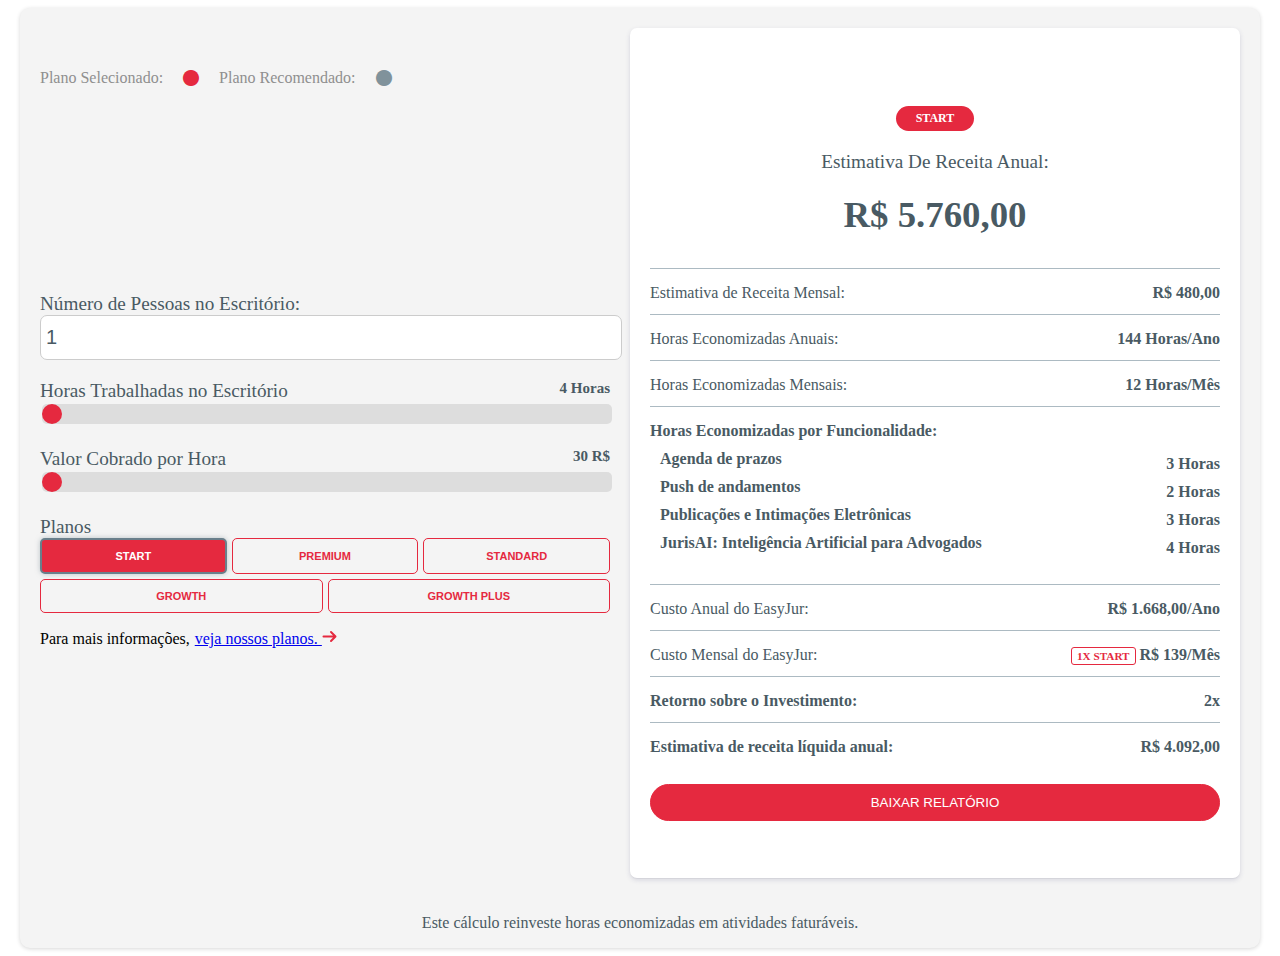
==== commit 9ce2b226: "calculadora componente to el" ====
--- a/componente.html
+++ b/componente.html
@@ -2,1621 +2,1662 @@
 <html lang="pt-BR">
 
 <head>
-  <meta charset="UTF-8">
-  <meta name="viewport" content="width=device-width, initial-scale=1" />
-  <link rel="stylesheet" href="https://cdnjs.cloudflare.com/ajax/libs/font-awesome/6.4.2/css/all.min.css">
-  <link rel="stylesheet" href="https://cdn.jsdelivr.net/npm/toastify-js/src/toastify.min.css">
-
-  <link rel="stylesheet" href="style.css">
-
-
-
-  <title>Calculadora EasyJur</title>
+    <meta charset="UTF-8">
+    <meta name="viewport" content="width=device-width, initial-scale=1" />
+    <link rel="stylesheet" href="https://cdnjs.cloudflare.com/ajax/libs/font-awesome/6.4.2/css/all.min.css">
+    <link rel="stylesheet" href="https://cdn.jsdelivr.net/npm/toastify-js/src/toastify.min.css">
+
+    <link rel="stylesheet" href="style.css">
+
+
+
+    <title>Calculadora EasyJur</title>
 </head>
 
 <body>
-  <section class="easyjur-calculator">
-    <div class="easyjur-main">
-      <div class="easyjur-container">
-        <!-- Formulário de Entrada -->
-        <div class="easyjur-content">
-
-          <form id="calculator-form">
-            <div class="easyjur-selected-recommended">
-              <div class="easyjur-selected">
-                <p>Plano Selecionado:</p> <i class="fa-solid fa-circle"></i>
-              </div>
-              <div class="easyjur-recommended">
-                <p>Plano Recomendado:</p> <i class="fa-solid fa-circle"></i>
-              </div>
+    <section class="easyjur-calculator">
+        <div class="easyjur-main">
+            <div class="easyjur-container">
+                <!-- Formulário de Entrada -->
+                <div class="easyjur-content">
+
+                    <form id="calculator-form">
+                        <div class="easyjur-selected-recommended">
+                            <div class="easyjur-selected">
+                                <p>Plano Selecionado:</p> <i class="fa-solid fa-circle"></i>
+                            </div>
+                            <div class="easyjur-recommended">
+                                <p>Plano Recomendado:</p> <i class="fa-solid fa-circle"></i>
+                            </div>
+                        </div>
+
+                        <div>
+                            <label for="number_of_peoples">Número de Pessoas no Escritório:</label>
+                            <input class="easyjur-input-amount-peoples" type="number" min="1" max="31" name="number"
+                                id="number_of_peoples" value="1" placeholder="1" />
+                        </div>
+
+                        <div class="easyjur-range-item">
+                            <label for="easyjur__hours_worked">Horas Trabalhadas no Escritório</label>
+                            <span id="hours_worked">4.0 Horas</span>
+                            <input id="easyjur__hours_worked" class="easyjur-range-slider" type="range" min="4.0"
+                                max="15" step=".5" value="4.0"
+                                title="Use as setas do teclado para ajustar o valor após clicar na barra" />
+                        </div>
+
+                        <div class="easyjur-range-item">
+                            <label for="easyjur__billed_hour">Valor Cobrado por Hora</label>
+                            <span id="billed_hour">30 R$</span>
+                            <input id="easyjur__billed_hour" class="easyjur-range-slider" type="range" min="30"
+                                max="1000" step="1" value="30"
+                                title="Use as setas do teclado para ajustar o valor após clicar na barra" />
+                        </div>
+
+                        <div class="easyjur-plans-selectors">
+                            <label>Planos</label>
+                            <div class="easyjur-grid-plans">
+                                <button type="button" id="sta" class="easyjur-btn-plan">Start</button>
+                                <button type="button" id="pre" class="easyjur-btn-plan">Premium</button>
+                                <button type="button" id="std" class="easyjur-btn-plan">Standard</button>
+                                <button type="button" id="grw" class="easyjur-btn-plan">Growth</button>
+                                <button type="button" id="gpl" class="easyjur-btn-plan">Growth Plus</button>
+                                <div class="easyjur-to-plans">
+                                    <span>Para mais informações,</span>
+                                    <a id="easyjur__link__to__plan"
+                                        style="text-decoration: underline; margin-left: 5px;"
+                                        href="https://easyjur.com/#planos" target="_blank">
+                                        veja nossos planos.
+                                        <svg id="easyjur__svg__move" xmlns="http://www.w3.org/2000/svg" width="15"
+                                            height="15" viewBox="0 0 15 15">
+                                            <path fill="#e5293f"
+                                                d="M8.293 2.293a1 1 0 0 1 1.414 0l4.5 4.5a1 1 0 0 1 0 1.414l-4.5 4.5a1 1 0 0 1-1.414-1.414L11 8.5H1.5a1 1 0 0 1 0-2H11L8.293 3.707a1 1 0 0 1 0-1.414" />
+                                        </svg>
+                                    </a>
+                                </div>
+                            </div>
+                        </div>
+                    </form>
+                </div>
+
+                <!-- Resultados -->
+                <div class="easyjur-result">
+                    <form>
+
+                        <div id="easyjur__ul__plan__tags">
+                            <ul id="easyjur__tags" class="easyjur__ul__tags">
+                                <li id="start__tag">START</li>
+                                <li id="premium__tag" style="display: none;">PREMIUM</li>
+                                <li id="standard__tag" style="display: none;">STANDARD</li>
+                                <li id="growth__tag" style="display: none;">GROWTH</li>
+                                <li id="growthplus__tag" style="display: none;">GROWTH PLUS</li>
+                            </ul>
+                        </div>
+
+                        <div class="easyjur-revenue-content">
+                            <label class="easyjur-label-revenue">Estimativa De Receita Anual:</label>
+                            <span class="easyjur-value-revenue" id="easyjur__annual_revenue">0</span>
+                        </div>
+
+                        <div class="easyjur-revenue-item">
+                            <label>Estimativa de Receita Mensal:</label>
+                            <span id="easyjur__revenue_value">R$ 0</span>
+                        </div>
+
+
+                        <div class="easyjur-revenue-item">
+                            <label>Horas Economizadas Anuais:</label>
+                            <span id="easyjur__annual_hours_saved">0 Horas/Ano</span>
+                        </div>
+
+
+                        <div class="easyjur-revenue-item">
+                            <label>Horas Economizadas Mensais:</label>
+                            <span id="easyjur__hours_saved">0 Horas/Mês</span>
+                        </div>
+
+
+                        <!-- Horas economizadas por funcionalidade -->
+                        <!--Start -->
+                        <div class="easyjur-revenue-item" id="easyjur__ul__start">
+                            <span class="easyjur__span__func__title">Horas Economizadas por Funcionalidade:</span>
+                            <ul>
+                                <li>
+                                    <span class="easyjur__span__func">Agenda de prazos</span>
+                                    <span class="easyjur__span__start hours-per-feature"></span>
+                                </li>
+
+                                <li>
+                                    <span class="easyjur__span__func">Push de andamentos</span>
+                                    <span class="easyjur__span__start hours-per-feature"></span>
+                                </li>
+
+                                <li>
+                                    <span class="easyjur__span__func">Publicações e Intimações Eletrônicas</span>
+                                    <span class="easyjur__span__start hours-per-feature"></span>
+                                </li>
+
+                                <li>
+                                    <span class="easyjur__span__func">
+                                        JurisAI: Inteligência Artificial para Advogados
+                                    </span>
+                                    <span class="easyjur__span__start hours-per-feature"></span>
+                                </li>
+                            </ul>
+                        </div>
+
+                        <!--Premium -->
+                        <div class="easyjur-revenue-item" id="easyjur__ul__premium" style="display: none;">
+                            <span class="easyjur__span__func__title">Horas Economizadas por Funcionalidade:</span>
+                            <ul>
+                                <li>
+                                    <span class="easyjur__span__func">Agenda de prazos</span>
+                                    <span class="easyjur__span__premium hours-per-feature"></span>
+                                </li>
+
+                                <li>
+                                    <span class="easyjur__span__func">Push de andamentos</span>
+                                    <span class="easyjur__span__premium hours-per-feature"></span>
+                                </li>
+
+                                <li>
+                                    <span class="easyjur__span__func">Publicações e Intimações Eletrônicas</span>
+                                    <span class="easyjur__span__premium hours-per-feature"></span>
+                                </li>
+
+                                <li>
+                                    <span class="easyjur__span__func">Controle de contratos</span>
+                                    <span class="easyjur__span__premium hours-per-feature"></span>
+                                </li>
+
+                                <li>
+                                    <span class="easyjur__span__func">
+                                        JurisAI: Inteligência Artificial para Advogados
+                                    </span>
+                                    <span class="easyjur__span__start hours-per-feature"></span>
+                                </li>
+                            </ul>
+                        </div>
+
+                        <!--Standard -->
+                        <div class="easyjur-revenue-item" id="easyjur__ul__standard" style="display: none;">
+                            <span class="easyjur__span__func__title">Horas Economizadas por Funcionalidade:</span>
+                            <ul>
+                                <li>
+                                    <span class="easyjur__span__func">Agenda de prazos</span>
+                                    <span class="easyjur__span__standard hours-per-feature"></span>
+                                </li>
+
+                                <li>
+                                    <span class="easyjur__span__func">Push de andamentos</span>
+                                    <span class="easyjur__span__standard hours-per-feature"></span>
+                                </li>
+
+                                <li>
+                                    <span class="easyjur__span__func">Publicações e Intimações Eletrônicas</span>
+                                    <span class="easyjur__span__standard hours-per-feature"></span>
+                                </li>
+
+                                <li>
+                                    <span class="easyjur__span__func">Controle de contratos</span>
+                                    <span class="easyjur__span__standard hours-per-feature"></span>
+                                </li>
+
+                                <li>
+                                    <span class="easyjur__span__func">Workflow avançado de tarefas ágil</span>
+                                    <span class="easyjur__span__standard hours-per-feature"></span>
+                                </li>
+
+                                <li>
+                                    <span class="easyjur__span__func">
+                                        JurisAI: Inteligência Artificial para Advogados
+                                    </span>
+                                    <span class="easyjur__span__start hours-per-feature"></span>
+                                </li>
+                            </ul>
+                        </div>
+
+                        <!--Growth -->
+                        <div class="easyjur-revenue-item" id="easyjur__ul__growth" style="display: none;">
+                            <span class="easyjur__span__func__title">Horas Economizadas por Funcionalidade:</span>
+                            <ul>
+                                <li>
+                                    <span class="easyjur__span__func">Agenda de prazos</span>
+                                    <span class="easyjur__span__growth hours-per-feature"></span>
+                                </li>
+
+                                <li>
+                                    <span class="easyjur__span__func">Push de andamentos</span>
+                                    <span class="easyjur__span__growth hours-per-feature"></span>
+                                </li>
+
+                                <li>
+                                    <span class="easyjur__span__func">Publicações e Intimações Eletrônicas</span>
+                                    <span class="easyjur__span__growth hours-per-feature"></span>
+                                </li>
+
+                                <li>
+                                    <span class="easyjur__span__func">Controle de contratos</span>
+                                    <span class="easyjur__span__growth hours-per-feature"></span>
+                                </li>
+
+                                <li>
+                                    <span class="easyjur__span__func">Regras de cobrança automática</span>
+                                    <span class="easyjur__span__growth hours-per-feature"></span>
+                                </li>
+
+                                <li>
+                                    <span class="easyjur__span__func">
+                                        JurisAI: Inteligência Artificial para Advogados
+                                    </span>
+                                    <span class="easyjur__span__start hours-per-feature"></span>
+                                </li>
+                            </ul>
+                        </div>
+
+                        <!--GrowthPlus -->
+                        <div class="easyjur-revenue-item" id="easyjur__ul__growthplus" style="display: none;">
+                            <span class="easyjur__span__func__title">Horas Economizadas por Funcionalidade:</span>
+                            <ul>
+                                <li>
+                                    <span class="easyjur__span__func">Agenda de prazos</span>
+                                    <span class="easyjur__span__growthplus hours-per-feature"></span>
+                                </li>
+
+                                <li>
+                                    <span class="easyjur__span__func">Push de andamentos</span>
+                                    <span class="easyjur__span__growthplus hours-per-feature"></span>
+                                </li>
+
+                                <li>
+                                    <span class="easyjur__span__func">Publicações e Intimações Eletrônicas</span>
+                                    <span class="easyjur__span__growthplus hours-per-feature"></span>
+                                </li>
+
+                                <li>
+                                    <span class="easyjur__span__func">Controle de contratos</span>
+                                    <span class="easyjur__span__growthplus hours-per-feature"></span>
+                                </li>
+
+                                <li>
+                                    <span class="easyjur__span__func">Regras de cobrança automática</span>
+                                    <span class="easyjur__span__growthplus hours-per-feature"></span>
+                                </li>
+
+                                <li>
+                                    <span class="easyjur__span__func">Controladoria Jurídica + IA</span>
+                                    <span class="easyjur__span__growthplus hours-per-feature"></span>
+                                </li>
+
+                                <li>
+                                    <span class="easyjur__span__func">Relatórios avançados (envio automático)</span>
+                                    <span class="easyjur__span__growthplus hours-per-feature"></span>
+                                </li>
+
+                                <li>
+                                    <span class="easyjur__span__func">
+                                        JurisAI: Inteligência Artificial para Advogados
+                                    </span>
+                                    <span class="easyjur__span__start hours-per-feature"></span>
+                                </li>
+                            </ul>
+                        </div>
+
+
+
+                        <div class="easyjur-revenue-item">
+                            <label>Custo Anual do EasyJur:</label>
+                            <span id="easyjur__annual_cost">R$ 0/Ano</span>
+                        </div>
+
+                        <div class="easyjur-revenue-item">
+                            <label>Custo Mensal do EasyJur:</label>
+                            <span id="easyjur__cost">R$ 0/Mês</span>
+                        </div>
+                        
+                        <div class="easyjur-revenue-item">
+                            <label class="label-evidence">Retorno sobre o Investimento:</label>
+                            <span id="easyjur__return">0x</span>
+                        </div>
+
+                        <div class="easyjur-revenue-item">
+                            <label class="label-evidence">Estimativa de receita líquida
+                                anual:</label>
+                            <span id="value-liquid-return" class="hours-per-feature">0R$</span>
+                        </div>
+
+                        <button type="button" id="easyjur__print" class="easyjur-print-btn">Baixar Relatório</button>
+                    </form>
+                </div>
             </div>
 
-            <div>
-              <label for="number_of_peoples">Número de Pessoas no Escritório:</label>
-              <input class="easyjur-input-amount-peoples" type="number" min="1" max="31" name="number"
-                id="number_of_peoples" value="1" placeholder="1" />
+            <!-- Rodapé -->
+            <div class="easyjur-caption">
+                <p>Este cálculo reinveste horas economizadas em atividades faturáveis.</p>
             </div>
-
-            <div class="easyjur-range-item">
-              <label for="easyjur__hours_worked">Horas Trabalhadas no Escritório</label>
-              <span id="hours_worked">4.0 Horas</span>
-              <input id="easyjur__hours_worked" class="easyjur-range-slider" type="range" min="4.0" max="15" step=".5"
-                value="4.0" title="Use as setas do teclado para ajustar o valor após clicar na barra" />
+        </div>
+    </section>
+
+    <div id="easyjur__modal" class="easyjur-modal">
+        <div class="easyjur-modal-content">
+            <div class="easyjur-img-on-print">
+                <img src="https://easyjur.com/blog/wp-content/uploads/2023/05/logo-easyjur-01.png">
             </div>
-
-            <div class="easyjur-range-item">
-              <label for="easyjur__billed_hour">Valor Cobrado por Hora</label>
-              <span id="billed_hour">30 R$</span>
-              <input id="easyjur__billed_hour" class="easyjur-range-slider" type="range" min="30" max="1000" step="1"
-                value="30" title="Use as setas do teclado para ajustar o valor após clicar na barra" />
+            <span class="easyjur-modal-close">
+
+                <i class="fa-solid fa-xmark" title="Clique aqui para fechar"></i>
+
+            </span>
+            <h2>Veja quanto poderia estar lucrando</h2>
+            <p>Esta é a sua estimativa de retorno ao utilizar o EasyJur.</p>
+            <div id="easyjur__modal_body">
+                <table>
+                    <thead class="easyjur-table-head--to-print">
+                        <tr>
+                            <th>Descrição</th>
+                            <th>Valor</th>
+                        </tr>
+                    </thead>
+                    <tbody></tbody>
+                </table>
             </div>
-
-            <div class="easyjur-plans-selectors">
-              <label>Planos</label>
-              <div class="easyjur-grid-plans">
-                <button type="button" id="sta" class="easyjur-btn-plan">Start</button>
-                <button type="button" id="pre" class="easyjur-btn-plan">Premium</button>
-                <button type="button" id="std" class="easyjur-btn-plan">Standard</button>
-                <button type="button" id="grw" class="easyjur-btn-plan">Growth</button>
-                <button type="button" id="gpl" class="easyjur-btn-plan">Growth Plus</button>
-                <div class="easyjur-to-plans">
-                  <span>Para mais informações,</span>
-                  <a id="easyjur__link__to__plan" style="text-decoration: underline; margin-left: 5px;"
-                    href="https://easyjur.com/planos/" target="_blank">
-                    veja nossos planos.
-                    <svg id="easyjur__svg__move" xmlns="http://www.w3.org/2000/svg" width="15" height="15"
-                      viewBox="0 0 15 15">
-                      <path fill="#e5293f"
-                        d="M8.293 2.293a1 1 0 0 1 1.414 0l4.5 4.5a1 1 0 0 1 0 1.414l-4.5 4.5a1 1 0 0 1-1.414-1.414L11 8.5H1.5a1 1 0 0 1 0-2H11L8.293 3.707a1 1 0 0 1 0-1.414" />
-                    </svg>
-                  </a>
-                </div>
-              </div>
+            <h4 class="easyjur-text--to-print">Em caso de dúvidas, entre em contato com um de nossos especialistas.</h4>
+            <div class="easyjur-img-qrcode-on-print">
+                <img src="https://easyjur.com/blog/wp-content/uploads/2025/02/QRCode_Facil-1.png">
             </div>
-          </form>
+            <button id="easyjur__modal_print" class="easyjur-modal-print-btn">Baixar Relatório</button>
         </div>
-
-        <!-- Resultados -->
-        <div class="easyjur-result">
-          <form>
-
-            <div id="easyjur__ul__plan__tags">
-              <ul id="easyjur__tags" class="easyjur__ul__tags">
-                <li id="start__tag">START</li>
-                <li id="premium__tag" style="display: none;">PREMIUM</li>
-                <li id="standard__tag" style="display: none;">STANDARD</li>
-                <li id="growth__tag" style="display: none;">GROWTH</li>
-                <li id="growthplus__tag" style="display: none;">GROWTH PLUS</li>
-              </ul>
-            </div>
-
-            <div class="easyjur-revenue-content">
-              <label class="easyjur-label-revenue">Estimativa De Receita Anual:</label>
-              <span class="easyjur-value-revenue" id="easyjur__annual_revenue">0</span>
-            </div>
-
-            <div class="easyjur-revenue-item">
-              <label>Estimativa de Receita Mensal:</label>
-              <span id="easyjur__revenue_value">R$ 0</span>
-            </div>
-
-            <div class="easyjur-revenue-item">
-              <label>Horas Mensais Economizadas:</label>
-              <span id="easyjur__hours_saved">0 Horas</span>
-            </div>
-
-            <!-- Horas economizadas por funcionalidade -->
-            <!--Start -->
-            <div id="easyjur__ul__start">
-              <span class="easyjur__span__func__title">Horas Economizadas por Funcionalidade:</span>
-              <ul>
-                <li>
-                  <span class="easyjur__span__func">Agenda de prazos</span>
-                  <span class="easyjur__span__start hours-per-feature"></span>
-                </li>
-
-                <li>
-                  <span class="easyjur__span__func">Push de andamentos</span>
-                  <span class="easyjur__span__start hours-per-feature"></span>
-                </li>
-
-                <li>
-                  <span class="easyjur__span__func">Publicações e Intimações Eletrônicas</span>
-                  <span class="easyjur__span__start hours-per-feature"></span>
-                </li>
-
-                <li>
-                  <span class="easyjur__span__func">
-                    JurisAI: Inteligência Artificial para Advogados
-                  </span>
-                  <span class="easyjur__span__start hours-per-feature"></span>
-                </li>
-              </ul>
-            </div>
-
-            <!--Premium -->
-            <div id="easyjur__ul__premium" style="display: none;">
-              <span class="easyjur__span__func__title">Horas Economizadas por Funcionalidade:</span>
-              <ul>
-                <li>
-                  <span class="easyjur__span__func">Agenda de prazos</span>
-                  <span class="easyjur__span__premium hours-per-feature"></span>
-                </li>
-
-                <li>
-                  <span class="easyjur__span__func">Push de andamentos</span>
-                  <span class="easyjur__span__premium hours-per-feature"></span>
-                </li>
-
-                <li>
-                  <span class="easyjur__span__func">Publicações e Intimações Eletrônicas</span>
-                  <span class="easyjur__span__premium hours-per-feature"></span>
-                </li>
-
-                <li>
-                  <span class="easyjur__span__func">Controle de contratos</span>
-                  <span class="easyjur__span__premium hours-per-feature"></span>
-                </li>
-
-                <li>
-                  <span class="easyjur__span__func">
-                    JurisAI: Inteligência Artificial para Advogados
-                  </span>
-                  <span class="easyjur__span__start hours-per-feature"></span>
-                </li>
-              </ul>
-            </div>
-
-            <!--Standard -->
-            <div id="easyjur__ul__standard" style="display: none;">
-              <span class="easyjur__span__func__title">Horas Economizadas por Funcionalidade:</span>
-              <ul>
-                <li>
-                  <span class="easyjur__span__func">Agenda de prazos</span>
-                  <span class="easyjur__span__standard hours-per-feature"></span>
-                </li>
-
-                <li>
-                  <span class="easyjur__span__func">Push de andamentos</span>
-                  <span class="easyjur__span__standard hours-per-feature"></span>
-                </li>
-
-                <li>
-                  <span class="easyjur__span__func">Publicações e Intimações Eletrônicas</span>
-                  <span class="easyjur__span__standard hours-per-feature"></span>
-                </li>
-
-                <li>
-                  <span class="easyjur__span__func">Controle de contratos</span>
-                  <span class="easyjur__span__standard hours-per-feature"></span>
-                </li>
-
-                <li>
-                  <span class="easyjur__span__func">Workflow avançado de tarefas ágil</span>
-                  <span class="easyjur__span__standard hours-per-feature"></span>
-                </li>
-
-                <li>
-                  <span class="easyjur__span__func">
-                    JurisAI: Inteligência Artificial para Advogados
-                  </span>
-                  <span class="easyjur__span__start hours-per-feature"></span>
-                </li>
-              </ul>
-            </div>
-
-            <!--Growth -->
-            <div id="easyjur__ul__growth" style="display: none;">
-              <span class="easyjur__span__func__title">Horas Economizadas por Funcionalidade:</span>
-              <ul>
-                <li>
-                  <span class="easyjur__span__func">Agenda de prazos</span>
-                  <span class="easyjur__span__growth hours-per-feature"></span>
-                </li>
-
-                <li>
-                  <span class="easyjur__span__func">Push de andamentos</span>
-                  <span class="easyjur__span__growth hours-per-feature"></span>
-                </li>
-
-                <li>
-                  <span class="easyjur__span__func">Publicações e Intimações Eletrônicas</span>
-                  <span class="easyjur__span__growth hours-per-feature"></span>
-                </li>
-
-                <li>
-                  <span class="easyjur__span__func">Controle de contratos</span>
-                  <span class="easyjur__span__growth hours-per-feature"></span>
-                </li>
-
-                <li>
-                  <span class="easyjur__span__func">Regras de cobrança automática</span>
-                  <span class="easyjur__span__growth hours-per-feature"></span>
-                </li>
-
-                <li>
-                  <span class="easyjur__span__func">
-                    JurisAI: Inteligência Artificial para Advogados
-                  </span>
-                  <span class="easyjur__span__start hours-per-feature"></span>
-                </li>
-              </ul>
-            </div>
-
-            <!--GrowthPlus -->
-            <div id="easyjur__ul__growthplus" style="display: none;">
-              <span class="easyjur__span__func__title">Horas Economizadas por Funcionalidade:</span>
-              <ul>
-                <li>
-                  <span class="easyjur__span__func">Agenda de prazos</span>
-                  <span class="easyjur__span__growthplus hours-per-feature"></span>
-                </li>
-
-                <li>
-                  <span class="easyjur__span__func">Push de andamentos</span>
-                  <span class="easyjur__span__growthplus hours-per-feature"></span>
-                </li>
-
-                <li>
-                  <span class="easyjur__span__func">Publicações e Intimações Eletrônicas</span>
-                  <span class="easyjur__span__growthplus hours-per-feature"></span>
-                </li>
-
-                <li>
-                  <span class="easyjur__span__func">Controle de contratos</span>
-                  <span class="easyjur__span__growthplus hours-per-feature"></span>
-                </li>
-
-                <li>
-                  <span class="easyjur__span__func">Regras de cobrança automática</span>
-                  <span class="easyjur__span__growthplus hours-per-feature"></span>
-                </li>
-
-                <li>
-                  <span class="easyjur__span__func">Controladoria Jurídica + IA</span>
-                  <span class="easyjur__span__growthplus hours-per-feature"></span>
-                </li>
-
-                <li>
-                  <span class="easyjur__span__func">Relatórios avançados (envio automático)</span>
-                  <span class="easyjur__span__growthplus hours-per-feature"></span>
-                </li>
-
-                <li>
-                  <span class="easyjur__span__func">
-                    JurisAI: Inteligência Artificial para Advogados
-                  </span>
-                  <span class="easyjur__span__start hours-per-feature"></span>
-                </li>
-              </ul>
-            </div>
-
-            <div class="easyjur-revenue-item">
-              <label>Custo Mensal do EasyJur:</label>
-              <span id="easyjur__cost">R$ 0</span>
-            </div>
-
-            <div class="easyjur-revenue-item">
-              <label class="label-evidence">Retorno sobre o Investimento:</label>
-              <span id="easyjur__return">0x</span>
-            </div>
-
-            <div class="easyjur-revenue-item">
-              <label class="label-evidence">Estimativa de receita líquida
-                anual:</label>
-              <span id="value-liquid-return" class="hours-per-feature">0R$</span>
-            </div>
-
-            <button type="button" id="easyjur__print" class="easyjur-print-btn">Baixar Relatório</button>
-          </form>
-        </div>
-      </div>
-
-      <!-- Rodapé -->
-      <div class="easyjur-caption">
-        <p>Este cálculo reinveste horas economizadas em atividades faturáveis.</p>
-      </div>
     </div>
-  </section>
-
-  <div id="easyjur__modal" class="easyjur-modal">
-    <div class="easyjur-modal-content">
-      <div class="easyjur-img-on-print">
-        <img src="https://easyjur.com/blog/wp-content/uploads/2023/05/logo-easyjur-01.png">
-      </div>
-      <span class="easyjur-modal-close">
-
-        <i class="fa-solid fa-xmark" title="Clique aqui para fechar"></i>
-
-      </span>
-      <h2>Veja quanto poderia estar lucrando</h2>
-      <p>Esta é a sua estimativa de retorno ao utilizar o EasyJur.</p>
-      <div id="easyjur__modal_body">
-        <table>
-          <thead class="easyjur-table-head--to-print">
-            <tr>
-              <th>Descrição</th>
-              <th>Valor</th>
-            </tr>
-          </thead>
-          <tbody></tbody>
-        </table>
-      </div>
-      <h4 class="easyjur-text--to-print">Em caso de dúvidas, entre em contato com um de nossos especialistas.</h4>
-      <div class="easyjur-img-qrcode-on-print">
-        <img src="https://easyjur.com/blog/wp-content/uploads/2025/02/QRCode_Facil-1.png">
-      </div>
-      <button id="easyjur__modal_print" class="easyjur-modal-print-btn">Baixar Relatório</button>
-    </div>
-  </div>
-
-
-  <script src="https://cdn.jsdelivr.net/npm/toastify-js"></script>
-
-  <style>
-
-    /* Aplicação da fonte globalmente */
-    /* Estilo do container principal da calculadora */
-    .easyjur-calculator {
-      width: 100%;
-      height: 100%;
-      display: flex;
-      align-items: center;
-      justify-content: center;
-    }
-
-    /* Estilo da seção principal */
-    .easyjur-main {
-      background-color: #f4f4f4;
-      /* Cor de fundo suave */
-      border-radius: 10px;
-      /* Bordas arredondadas */
-      box-shadow: rgba(0, 0, 0, 0.16) 0px 1px 4px;
-      /* Sombra leve */
-    }
-
-    /* Container interno com flexbox */
-    .easyjur-container {
-      display: flex;
-      align-items: center;
-      gap: 20px;
-      /* Espaçamento entre elementos */
-      padding: 20px;
-      height: auto;
-      width: 1200px;
-      /* Largura fixa */
-    }
-
-    /* Estilo do texto de legenda */
-    .easyjur-caption p {
-      text-align: center;
-      color: #495a63;
-      /* Cor do texto */
-      word-break: break-word;
-      /* Quebra de palavras para responsividade */
-      padding: 0 15px;
-    }
-
-    /* Divisão de largura entre resultado e conteúdo */
-    .easyjur-result,
-    .easyjur-content {
-      width: 50%;
-    }
-
-    /* Estilo do formulário dentro do conteúdo */
-    .easyjur-content form {
-      position: relative;
-      display: flex;
-      flex-direction: column;
-      gap: 20px;
-      /* Espaçamento entre elementos do formulário */
-    }
-
-    /* Estilo dos rótulos no conteúdo */
-    .easyjur-content label {
-      font-size: 1.2em;
-      color: #495a63;
-      /* Cor padrão do texto */
-    }
-
-    /* Estilo dos inputs no conteúdo */
-    .easyjur-content input {
-      width: 100%;
-    }
-
-    /* Container do item de range (slider) */
-    .easyjur-range-item {
-      position: relative;
-    }
-
-    /* Estilo do texto ao lado do slider */
-    .easyjur-range-item span {
-      position: absolute;
-      right: 0;
-      font-size: 15px;
-      font-weight: 600;
-      color: #495a63;
-    }
-
-    /* Estilo do input de quantidade de pessoas */
-    .easyjur-input-amount-peoples {
-      padding: 10px 5px;
-      border-radius: 7px;
-      border: 1px solid #ccc;
-      /* Borda padrão */
-      outline: #80929b;
-      /* Cor do foco */
-      font-size: 20px;
-      color: #495a63;
-    }
-
-    /* Container dos seletores de planos */
-    .easyjur-plans-selectors {
-      width: 100%;
-    }
-
-    /* Grid para os botões de planos */
-    .easyjur-grid-plans {
-      display: flex;
-      flex-wrap: wrap;
-      gap: 5px;
-      /* Espaçamento entre botões */
-    }
-
-    /* Estilo padrão dos botões de planos */
-    .easyjur-btn-plan {
-      padding: 10px;
-      color: #e5293f !important;
-      /* Cor principal */
-      border: #e5293f solid 1px;
-      background: transparent;
-      border-radius: 5px;
-      cursor: pointer;
-      text-transform: uppercase;
-      transition: 0.5s;
-      /* Transição suave */
-      font-size: 11px;
-      font-weight: 600;
-      flex: calc(33% - 10px);
-      /* Distribuição em 3 colunas */
-    }
-
-    /* Efeito hover e estado ativo dos botões de planos */
-    .easyjur-btn-plan:hover,
-    .easyjur-btn-plan.active {
-      background-color: #e5293f !important;
-      color: #fff !important;
-      font-weight: 700;
-    }
-
-    /* Container do link para planos */
-    .easyjur-to-plans {
-      display: flex;
-      align-items: center;
-      position: absolute;
-      bottom: -35px;
-    }
-
-    /* Estilo da seção de resultados */
-    .easyjur-result {
-      display: flex;
-      flex-direction: column;
-      justify-content: center;
-      background-color: #fff;
-      padding: 0 20px;
-      height: 800px;
-      /* Altura fixa */
-      border-radius: 7px;
-      box-shadow: rgba(50, 50, 105, 0.15) 0px 2px 5px 0px,
-        /* Sombra sutil */
-        rgba(0, 0, 0, 0.05) 0px 1px 1px 0px;
-    }
-
-    /* Estilo do formulário dentro do resultado */
-    .easyjur-result form {
-      position: relative;
-      display: flex;
-      flex-direction: column;
-      gap: 20px;
-    }
-
-    /* Estilo para rótulos em destaque */
-    .label-evidence {
-      font-weight: 700;
-    }
-
-    /* Container dos itens de receita */
-    .easyjur-revenue-content {
-      display: flex;
-      flex-direction: column;
-      align-items: center;
-      gap: 20px;
-    }
-
-    /* Estilo dos rótulos de receita */
-    .easyjur-label-revenue {
-      font-size: 1.2em;
-      color: #495a63;
-    }
-
-    /* Estilo dos valores de receita */
-    .easyjur-value-revenue {
-      font-size: 2.3em;
-      font-weight: bold;
-      margin-bottom: 20px;
-      color: #495a63;
-    }
-
-    /* Estilo dos itens de receita */
-    .easyjur-revenue-item {
-      display: flex;
-      justify-content: space-between;
-      position: relative;
-      padding-top: 8px;
-      color: #495a63;
-    }
-
-    /* Estilo do texto dentro dos itens de receita */
-    .easyjur-revenue-item span {
-      font-weight: 600;
-    }
-
-    /* Linha divisória antes de cada item de receita */
-    .easyjur-revenue-item::before {
-      content: "";
-      display: block;
-      width: 100%;
-      height: 1px;
-      background-color: #acbac2;
-      margin-bottom: 100px;
-      position: absolute;
-      top: -8px;
-    }
-
-    /* Estilo do botão de impressão no modal */
-    .easyjur-modal-print-btn {
-      padding: 10px;
-      background-color: #e5293f;
-      color: #fff;
-      border: #e5293f solid 1px;
-      border-radius: 40px;
-      cursor: pointer;
-      text-transform: uppercase;
-      transition: 0.8s;
-      width: 100%;
-    }
-
-    /* Efeito hover do botão de impressão no modal */
-    .easyjur-modal-print-btn:hover {
-      background-color: transparent;
-      color: #e5293f !important;
-      font-weight: 700;
-    }
-
-    /* Estilo do botão de impressão geral */
-    .easyjur-print-btn {
-      padding: 10px;
-      background-color: #e5293f;
-      color: #fff !important;
-      border: #e5293f solid 1px;
-      border-radius: 40px;
-      cursor: pointer;
-      text-transform: uppercase;
-      transition: 0.8s;
-      position: absolute;
-      bottom: -65px;
-      width: 100%;
-    }
-
-    /* Efeito hover do botão de impressão geral */
-    .easyjur-print-btn:hover {
-      background-color: transparent;
-      color: #e5293f !important;
-      font-weight: 700;
-    }
-
-    /* Estilo do multiplicador extra */
-    .multiplicador-extra {
-      color: #e5293f;
-      border: solid 1px #e5293f;
-      font-size: 0.7rem;
-      padding: 2px 5px;
-      border-radius: 3px;
-      text-align: center;
-      text-transform: uppercase;
-      font-weight: 700;
-    }
-
-    /* Estilo base do slider */
-    .easyjur-range-slider {
-      -webkit-appearance: none;
-      background: #ddd;
-      /* Cor de fundo padrão */
-      border-radius: 5px;
-      outline: none;
-      transition: background 0.3s;
-    }
-
-    /* Estilo do thumb do slider (Chrome/Safari) */
-    .easyjur-range-slider::-webkit-slider-thumb {
-      -webkit-appearance: none;
-      appearance: none;
-      width: 20px;
-      height: 20px;
-      background: #e5293f;
-      border-radius: 50%;
-      cursor: pointer;
-      transition: background 0.3s ease;
-    }
-
-    /* Estilo do thumb do slider (Firefox) */
-    .easyjur-range-slider::-moz-range-thumb {
-      width: 20px;
-      height: 20px;
-      background: #e5293f;
-      border-radius: 50%;
-      cursor: pointer;
-      transition: background 0.3s ease;
-    }
-
-    /* Efeito do slider ao receber foco */
-    .easyjur-range-slider:focus {
-      background: #e5293f45;
-      /* Cor semitransparente */
-    }
-
-    /* Efeito hover no thumb do slider */
-    .easyjur-range-slider:hover::-webkit-slider-thumb,
-    .easyjur-range-slider:hover::-moz-range-thumb {
-      background: #e5293f;
-    }
-
-    /* Animação de entrada à esquerda */
-    @-webkit-keyframes fadeInLeft {
-      0% {
-        opacity: 0;
-        -webkit-transform: translate3d(-100%, 0, 0);
-        transform: translate3d(-100%, 0, 0);
-      }
-
-      100% {
-        opacity: 1;
-        -webkit-transform: none;
-        transform: none;
-      }
-    }
-
-    @keyframes fadeInLeft {
-      0% {
-        opacity: 0;
-        -webkit-transform: translate3d(-100%, 0, 0);
-        transform: translate3d(-100%, 0, 0);
-      }
-
-      100% {
-        opacity: 1;
-        -webkit-transform: none;
-        transform: none;
-      }
-    }
-
-    /* Aplicação da animação ao SVG no hover do link */
-    #easyjur__link__to__plan:hover #easyjur__svg__move {
-      -webkit-animation-name: fadeInLeft;
-      animation-name: fadeInLeft;
-      -webkit-animation-duration: 1s;
-      animation-duration: 1s;
-      -webkit-animation-fill-mode: both;
-      animation-fill-mode: both;
-    }
-
-    #easyjur__link__to__plan:hover #easyjur__svg__move path {
-      fill: #767d92 !important;
-      /* Cor do ícone no hover */
-    }
-
-    /* Elementos ocultos na tela, visíveis apenas na impressão */
-    .easyjur-img-on-print,
-    .easyjur-text--to-print,
-    .easyjur-img-qrcode-on-print {
-      display: none;
-    }
-
-    /* Estilo do modal */
-    .easyjur-modal {
-      display: none;
-      position: fixed;
-      z-index: 1000;
-      left: 0;
-      top: 0;
-      width: 100%;
-      height: 100%;
-      background-color: rgba(0, 0, 0, 0.5);
-      /* Fundo semitransparente */
-      align-items: center;
-      justify-content: center;
-    }
-
-    /* Estilo do conteúdo do modal */
-    .easyjur-modal-content {
-      position: relative;
-      background: #fff;
-      padding: 20px;
-      border-radius: 10px;
-      height: auto;
-      width: 600px;
-      text-align: center;
-    }
-
-    /* Estilo do botão de fechar o modal */
-    .easyjur-modal-close {
-      position: absolute;
-      top: 20px;
-      right: 20px;
-      font-size: 15px;
-      cursor: pointer;
-    }
-
-    .easyjur-modal-close i {
-      height: 20px;
-      width: 20px;
-      border-radius: 50%;
-      display: flex;
-      justify-content: center;
-      align-items: center;
-      transition: 0.5s ease;
-    }
-
-    .easyjur-modal-close i:hover {
-      background-color: #80929b;
-      color: #fff;
-    }
-
-    /* Estilo da tabela genérica */
-    #easyjur__modal table {
-      width: 100%;
-      border-collapse: collapse;
-      margin-top: 20px;
-    }
-
-    #easyjur__modal thead {
-      background-color: #f5f5f5;
-      /* Fundo do cabeçalho */
-    }
-
-    #easyjur__modal th,
-    #easyjur__modal td {
-      padding: 12px;
-      text-align: left;
-      border-bottom: 1px solid #ddd;
-      /* Linha divisória */
-    }
-
-    #easyjur__modal th {
-      font-weight: bold;
-    }
-
-    /* Estilo do nome do plano na lista */
-    .easyjur__li__plan_name {
-      font-weight: bold;
-      color: #495a63;
-      margin-bottom: 10px;
-    }
-
-    /* Estilo da lista no resultado */
-    .easyjur-result ul {
-      list-style: none;
-      padding: 0;
-      margin: 10px 0;
-    }
-
-    /* Estilo dos itens da lista no resultado */
-    .easyjur-result li {
-      display: flex;
-      justify-content: space-between;
-      padding: 5px 0;
-      color: #495a63;
-    }
-
-    /* Estilo dos spans de funcionalidades */
-    .easyjur__span__func {
-      font-weight: 500;
-    }
-
-    /* Estilo das horas por funcionalidade */
-    .hours-per-feature {
-      font-weight: 600;
-    }
-
-    /* Estilo do plano recomendado */
-    .recommended-roi {
-      background-color: #80929b !important;
-      /* Cor de fundo personalizada */
-      color: #fff !important;
-      border: 2px solid #6a7f8b !important;
-      /* Borda mais escura */
-      box-shadow: 0 0 5px rgba(128, 146, 155, 0.5);
-      /* Sombra sutil */
-      transition: all 0.3s ease;
-    }
-
-    /* Estilo do toast de notificação */
-    .easyjur-toast {
-      background: #7f919a !important;
-      /* Cor sólida de fundo */
-      color: #fff !important;
-      font-family: "borna-medium-webfont", sans-serif !important;
-      border-radius: 5px !important;
-      padding: 15px !important;
-      box-shadow: 0 4px 8px rgba(0, 0, 0, 0.2) !important;
-      /* Sombra destacada */
-    }
-
-    #easyjur__modal_body {
-      overflow-y: auto;
-      height: 490px;
-    }
-
-    /* Estilização do scroll no conteúdo do modal */
-
-    /* Estilização do scroll no corpo interno do modal (tabela) */
-    #easyjur__modal_body {
-      max-height: 60vh;
-      /* Limita a altura do corpo interno, se necessário */
-      overflow-y: auto;
-      /* Ativa o scroll vertical no corpo */
-    }
-
-    /* Personalização da barra de rolagem para navegadores Webkit */
-    .easyjur-modal-content::-webkit-scrollbar,
-    #easyjur__modal_body::-webkit-scrollbar {
-      width: 8px;
-      /* Largura da barra de rolagem */
-    }
-
-    .easyjur-modal-content::-webkit-scrollbar-track,
-    #easyjur__modal_body::-webkit-scrollbar-track {
-      background: #f4f4f4;
-      /* Cor do fundo da pista (track) */
-      border-radius: 10px;
-      /* Bordas arredondadas na pista */
-    }
-
-    .easyjur-modal-content::-webkit-scrollbar-thumb,
-    #easyjur__modal_body::-webkit-scrollbar-thumb {
-      background: #e5293f;
-      /* Cor do thumb (parte que você arrasta) */
-      border-radius: 10px;
-      /* Bordas arredondadas no thumb */
-      transition: background 0.3s ease;
-      /* Transição suave */
-    }
-
-    .easyjur-modal-content::-webkit-scrollbar-thumb:hover,
-    #easyjur__modal_body::-webkit-scrollbar-thumb:hover {
-      background: #c12335;
-      /* Cor mais escura no hover */
-    }
-
-    /* Personalização para Firefox */
-    .easyjur-modal-content,
-    #easyjur__modal_body {
-      scrollbar-width: thin;
-      /* Define a largura como fina */
-      scrollbar-color: #e5293f #f4f4f4;
-      /* Cor do thumb e da pista */
-    }
-
-    .easyjur-table-head--to-print {
-      position: sticky;
-      top: 0;
-    }
-
-    .easyjur-selected-recommended {
-      position: absolute;
-      top: -250px;
-      display: flex;
-      gap: 20px;
-      color: #8f8f8f;
-      align-items: center;
-    }
-
-    .easyjur-selected-recommended div {
-      display: contents;
-    }
-
-    .easyjur-selected,
-    .easyjur-recommended {
-      height: 20px;
-      width: 20px;
-      border-radius: 50%;
-    }
-
-    .easyjur-selected i {
-      color: #e5293f;
-    }
-
-    .easyjur-recommended i {
-      color: #80929b;
-    }
-
-    #easyjur__ul__plan__tags {
-      display: flex;
-      justify-content: center;
-      position: absolute;
-      top: -40px;
-      left: 0;
-      width: 100%;
-    }
-
-    #start__tag,
-    #premium__tag,
-    #standard__tag,
-    #growth__tag,
-    #growthplus__tag {
-      background-color: #e5293f;
-      color: #FFF;
-      padding: 5px 20px;
-      border-radius: 50px;
-      font-size: 12px;
-      font-weight: 700;
-      position: relative;
-      top: -15px;
-    }
-
-    .easyjur__span__func__title {
-      font-weight: 500;
-      color: #495a63;
-    }
-
-    .easyjur__span__func {
-      margin-left: 10px;
-      margin-top: -5px;
-    }
-
-
-
-    /* Responsividade para telas menores que 870px */
-    @media (max-width: 870px) {
-      .easyjur-calculator {
-        height: 100dvh;
-        overflow: auto;
-        flex-direction: column;
-        align-items: center;
-        justify-content: center;
-      }
-
-      .easyjur-main {
-        display: flex;
-        flex-direction: column !important;
-        justify-content: center;
-        align-items: center;
-      }
-
-      .easyjur-container {
-        flex-direction: column !important;
-        height: auto;
-        width: 100%;
-      }
-
-      .easyjur-revenue-content {
-        margin-top: 20px;
-      }
-
-      .easyjur-result,
-      .easyjur-content {
-        width: 90%;
-        padding: 20px;
-        height: auto;
-      }
-
-      .easyjur-print-btn,
-      .easyjur-plans-selectors {
-        position: unset;
-      }
-
-      .easyjur-range-item span {
-        top: -12px;
-      }
-
-      .easyjur-selected-recommended {
-        position: unset !important;
-        flex-wrap: wrap;
-        gap: 5px;
-      }
-
-      #easyjur__ul__plan__tags {
-        position: relative;
-        top: 0;
-      }
-    }
-
-    /* Ajustes para telas menores que 765px */
-    @media (max-width: 765px) {
-      .easyjur-calculator {
-        height: auto;
-      }
-
-      .easyjur-revenue-item {
-        flex-wrap: wrap;
-      }
-
-      .easyjur-modal-content {
-        height: auto;
-      }
-
-      .easyjur-to-plans {
-        flex-wrap: wrap;
-        position: unset;
-        margin: 10px 0;
-      }
-    }
-
-    /* Estilos para impressão */
-    @media print {
-      body * {
-        visibility: hidden;
-        /* Oculta tudo na página */
-      }
-
-      .easyjur-modal,
-      .easyjur-modal * {
-        visibility: visible;
-        /* Exibe apenas o modal */
-      }
-
-      .easyjur-modal {
-        position: absolute;
-        left: 0;
-        top: 0;
-        width: 100%;
-        height: 100%;
-        margin: 0;
-        padding: 0;
-        box-shadow: none;
-        border: none;
-      }
-
-      .easyjur-modal-close {
-        display: none;
-        /* Oculta o botão de fechar */
-      }
-
-      .easyjur-modal-content {
-        width: 100%;
-        height: 100%;
-        margin: 0;
-        padding: 20px;
-        box-shadow: none;
-        border: none;
-      }
-
-      #easyjur__modal table {
-        width: 100%;
-        border-collapse: collapse;
-        margin-top: 20px;
-      }
-
-      #easyjur__modal th,
-      #easyjur__modal td {
-        padding: 12px;
-        text-align: left;
-        border-bottom: 1px solid #ddd;
-      }
-
-      #easyjur__modal th {
-        font-weight: bold;
-      }
-
-      #easyjur__modal_print {
-        display: none;
-        /* Oculta o botão de impressão */
-      }
-
-      .easyjur-text--to-print {
-        display: block;
-        /* Exibe texto específico na impressão */
-      }
-
-      .easyjur-img-qrcode-on-print {
-        display: flex;
-        width: 100%;
-        justify-content: center;
-      }
-
-      .easyjur-img-on-print {
-        display: flex;
-        width: 100%;
-        margin-bottom: 20px;
-        justify-content: center;
-      }
-
-      .easyjur-img-qrcode-on-print img {
-        width: 200px;
-        height: 200px;
-      }
-
-      .easyjur-img-on-print img {
-        width: 200px;
-      }
-
-      #easyjur__modal_body {
-        max-height: unset;
-        overflow-y: hidden !important;
-        height: auto;
-      }
-
-      .easyjur-table-head--to-print {
-        position: unset;
-      }
-    }
-  </style>
-
-
-
-  <script>
-
-    let primeiraExecucaoToast = 1; // Controla a primeira execução do toast
-    const nomesPlanos = {
-      sta: "Start",
-      pre: "Premium",
-      std: "Standard",
-      grw: "Growth",
-      gpl: "Growth Plus",
-    };
-
-    const planos = {
-      sta: { preco: 139, usuariosInclusos: 2, horas: 10 }, //15 horas - 35% = 9,75 horas
-      pre: { preco: 389, usuariosInclusos: 5, horas: 13 }, //20 horas - 35% = 13 horas
-      std: { preco: 599, usuariosInclusos: 10, horas: 16 }, //25 horas - 35% = 16,25 horas
-      grw: { preco: 1699, usuariosInclusos: 15, horas: 19 }, //30 horas - 35% = 19,5 horas
-      gpl: { preco: 2799, usuariosInclusos: 30, horas: 22 }, //35 horas - 35% = 22,75 horas
-    };
-
-    const porcentagensPorFuncionalidade = {
-      sta: {
-        "Agenda de prazos": 25,
-        "Push de andamentos": 15,
-        "Publicações e Intimações Eletrônicas": 25,
-        "JurisAI: Inteligência Artificial para Advogados": 35,
-      },
-      pre: {
-        "Agenda de prazos": 10,
-        "Push de andamentos": 15,
-        "Publicações e Intimações Eletrônicas": 20,
-        "Controle de contratos": 20,
-        "JurisAI: Inteligência Artificial para Advogados": 35,
-      },
-      std: {
-        "Agenda de prazos": 10,
-        "Push de andamentos": 10,
-        "Publicações e Intimações Eletrônicas": 15,
-        "Controle de contratos": 15,
-        "Workflow avançado de tarefas ágil": 15,
-        "JurisAI: Inteligência Artificial para Advogados": 35,
-      },
-      grw: {
-        "Agenda de prazos": 10,
-        "Push de andamentos": 10,
-        "Publicações e Intimações Eletrônicas": 15,
-        "Controle de contratos": 15,
-        "Regras de cobrança automática": 20,
-        "JurisAI: Inteligência Artificial para Advogados": 30,
-      },
-      gpl: {
-        "Agenda de prazos": 6,
-        "Push de andamentos": 6,
-        "Publicações e Intimações Eletrônicas": 6,
-        "Controle de contratos": 6,
-        "Regras de cobrança automática": 15,
-        "Controladoria Jurídica + IA": 15,
-        "Relatórios avançados (envio automático)": 10,
-        "JurisAI: Inteligência Artificial para Advogados": 36,
-      },
-    };
-
-    // Função para exibir a tag correspondente ao plano selecionado
-    function exibirTagPlano(planoId) {
-      const tags = {
-        sta: "start__tag",
-        pre: "premium__tag",
-        std: "standard__tag",
-        grw: "growth__tag",
-        gpl: "growthplus__tag",
-      };
-
-      // Oculta todas as tags
-      Object.values(tags).forEach((tagId) => {
-        document.getElementById(tagId).style.display = "none";
-      });
-
-      // Exibe apenas a tag do plano selecionado
-      document.getElementById(tags[planoId]).style.display = "block";
-    }
-
-    let multiplicadorExtra = 1;
-    let planoAtual = "sta";
-    let toastAtual = null;
-
-    // Função que implementa debounce para evitar execuções excessivas
-    function debounce(func, wait) {
-      let timeout;
-      return function (...args) {
-        const context = this;
-        const later = function () {
-          timeout = null;
-          func.apply(context, args);
+
+
+    <script src="https://cdn.jsdelivr.net/npm/toastify-js"></script>
+
+    <style>
+        /* Aplicação da fonte globalmente */
+        /* Estilo do container principal da calculadora */
+        .easyjur-calculator {
+            width: 100%;
+            height: 100%;
+            display: flex;
+            align-items: center;
+            justify-content: center;
+        }
+
+        /* Estilo da seção principal */
+        .easyjur-main {
+            background-color: #f4f4f4;
+            /* Cor de fundo suave */
+            border-radius: 10px;
+            /* Bordas arredondadas */
+            box-shadow: rgba(0, 0, 0, 0.16) 0px 1px 4px;
+            /* Sombra leve */
+        }
+
+        /* Container interno com flexbox */
+        .easyjur-container {
+            display: flex;
+            align-items: center;
+            gap: 20px;
+            /* Espaçamento entre elementos */
+            padding: 20px;
+            height: auto;
+            width: 1200px;
+            /* Largura fixa */
+        }
+
+        /* Estilo do texto de legenda */
+        .easyjur-caption p {
+            text-align: center;
+            color: #495a63;
+            /* Cor do texto */
+            word-break: break-word;
+            /* Quebra de palavras para responsividade */
+            padding: 0 15px;
+        }
+
+        /* Divisão de largura entre resultado e conteúdo */
+        .easyjur-result,
+        .easyjur-content {
+            width: 50%;
+        }
+
+        /* Estilo do formulário dentro do conteúdo */
+        .easyjur-content form {
+            position: relative;
+            display: flex;
+            flex-direction: column;
+            gap: 20px;
+            /* Espaçamento entre elementos do formulário */
+        }
+
+        /* Estilo dos rótulos no conteúdo */
+        .easyjur-content label {
+            font-size: 1.2em;
+            color: #495a63;
+            /* Cor padrão do texto */
+        }
+
+        /* Estilo dos inputs no conteúdo */
+        .easyjur-content input {
+            width: 100%;
+        }
+
+        /* Container do item de range (slider) */
+        .easyjur-range-item {
+            position: relative;
+        }
+
+        /* Estilo do texto ao lado do slider */
+        .easyjur-range-item span {
+            position: absolute;
+            right: 0;
+            font-size: 15px;
+            font-weight: 600;
+            color: #495a63;
+        }
+
+        /* Estilo do input de quantidade de pessoas */
+        .easyjur-input-amount-peoples {
+            padding: 10px 5px;
+            border-radius: 7px;
+            border: 1px solid #ccc;
+            /* Borda padrão */
+            outline: #80929b;
+            /* Cor do foco */
+            font-size: 20px;
+            color: #495a63;
+        }
+
+        /* Container dos seletores de planos */
+        .easyjur-plans-selectors {
+            width: 100%;
+        }
+
+        /* Grid para os botões de planos */
+        .easyjur-grid-plans {
+            display: flex;
+            flex-wrap: wrap;
+            gap: 5px;
+            /* Espaçamento entre botões */
+        }
+
+        /* Estilo padrão dos botões de planos */
+        .easyjur-btn-plan {
+            padding: 10px;
+            color: #e5293f !important;
+            /* Cor principal */
+            border: #e5293f solid 1px;
+            background: transparent;
+            border-radius: 5px;
+            cursor: pointer;
+            text-transform: uppercase;
+            transition: 0.5s;
+            /* Transição suave */
+            font-size: 11px;
+            font-weight: 600;
+            flex: calc(33% - 10px);
+            /* Distribuição em 3 colunas */
+        }
+
+        /* Efeito hover e estado ativo dos botões de planos */
+        .easyjur-btn-plan:hover,
+        .easyjur-btn-plan.active {
+            background-color: #e5293f !important;
+            color: #fff !important;
+            font-weight: 700;
+        }
+
+        /* Container do link para planos */
+        .easyjur-to-plans {
+            display: flex;
+            align-items: center;
+            position: absolute;
+            bottom: -35px;
+        }
+
+        /* Estilo da seção de resultados */
+        .easyjur-result {
+            display: flex;
+            flex-direction: column;
+            justify-content: center;
+            background-color: #fff;
+            padding: 0 20px;
+            height: 850px;
+            /* Altura fixa */
+            border-radius: 7px;
+            box-shadow: rgba(50, 50, 105, 0.15) 0px 2px 5px 0px,
+                /* Sombra sutil */
+                rgba(0, 0, 0, 0.05) 0px 1px 1px 0px;
+        }
+
+        /* Estilo do formulário dentro do resultado */
+        .easyjur-result form {
+            position: relative;
+            display: flex;
+            flex-direction: column;
+            gap: 20px;
+        }
+
+        /* Estilo para rótulos em destaque */
+        .label-evidence {
+            font-weight: 700;
+        }
+
+        /* Container dos itens de receita */
+        .easyjur-revenue-content {
+            display: flex;
+            flex-direction: column;
+            align-items: center;
+            gap: 20px;
+        }
+
+        /* Estilo dos rótulos de receita */
+        .easyjur-label-revenue {
+            font-size: 1.2em;
+            color: #495a63;
+        }
+
+        /* Estilo dos valores de receita */
+        .easyjur-value-revenue {
+            font-size: 2.3em;
+            font-weight: bold;
+            margin-bottom: 20px;
+            color: #495a63;
+        }
+
+        /* Estilo dos itens de receita */
+        .easyjur-revenue-item {
+            display: flex;
+            justify-content: space-between;
+            position: relative;
+            padding-top: 8px;
+            color: #495a63;
+        }
+
+        /* Estilo do texto dentro dos itens de receita */
+        .easyjur-revenue-item span {
+            font-weight: 600;
+        }
+
+        /* Linha divisória antes de cada item de receita */
+        .easyjur-revenue-item::before {
+            content: "";
+            display: block;
+            width: 100%;
+            height: 1px;
+            background-color: #acbac2;
+            margin-bottom: 100px;
+            position: absolute;
+            top: -8px;
+        }
+
+        /* Estilo do botão de impressão no modal */
+        .easyjur-modal-print-btn {
+            padding: 10px;
+            background-color: #e5293f;
+            color: #fff;
+            border: #e5293f solid 1px;
+            border-radius: 40px;
+            cursor: pointer;
+            text-transform: uppercase;
+            transition: 0.8s;
+            width: 100%;
+        }
+
+        /* Efeito hover do botão de impressão no modal */
+        .easyjur-modal-print-btn:hover {
+            background-color: transparent;
+            color: #e5293f !important;
+            font-weight: 700;
+        }
+
+        /* Estilo do botão de impressão geral */
+        .easyjur-print-btn {
+            padding: 10px;
+            background-color: #e5293f;
+            color: #fff !important;
+            border: #e5293f solid 1px;
+            border-radius: 40px;
+            cursor: pointer;
+            text-transform: uppercase;
+            transition: 0.8s;
+            position: absolute;
+            bottom: -65px;
+            width: 100%;
+        }
+
+        /* Efeito hover do botão de impressão geral */
+        .easyjur-print-btn:hover {
+            background-color: transparent;
+            color: #e5293f !important;
+            font-weight: 700;
+        }
+
+        /* Estilo do multiplicador extra */
+        .multiplicador-extra {
+            color: #e5293f;
+            border: solid 1px #e5293f;
+            font-size: 0.7rem;
+            padding: 2px 5px;
+            border-radius: 3px;
+            text-align: center;
+            text-transform: uppercase;
+            font-weight: 700;
+        }
+
+        /* Estilo base do slider */
+        .easyjur-range-slider {
+            -webkit-appearance: none;
+            background: #ddd;
+            /* Cor de fundo padrão */
+            border-radius: 5px;
+            outline: none;
+            transition: background 0.3s;
+        }
+
+        /* Estilo do thumb do slider (Chrome/Safari) */
+        .easyjur-range-slider::-webkit-slider-thumb {
+            -webkit-appearance: none;
+            appearance: none;
+            width: 20px;
+            height: 20px;
+            background: #e5293f;
+            border-radius: 50%;
+            cursor: pointer;
+            transition: background 0.3s ease;
+        }
+
+        /* Estilo do thumb do slider (Firefox) */
+        .easyjur-range-slider::-moz-range-thumb {
+            width: 20px;
+            height: 20px;
+            background: #e5293f;
+            border-radius: 50%;
+            cursor: pointer;
+            transition: background 0.3s ease;
+        }
+
+        /* Efeito do slider ao receber foco */
+        .easyjur-range-slider:focus {
+            background: #e5293f45;
+            /* Cor semitransparente */
+        }
+
+        /* Efeito hover no thumb do slider */
+        .easyjur-range-slider:hover::-webkit-slider-thumb,
+        .easyjur-range-slider:hover::-moz-range-thumb {
+            background: #e5293f;
+        }
+
+        /* Animação de entrada à esquerda */
+        @-webkit-keyframes fadeInLeft {
+            0% {
+                opacity: 0;
+                -webkit-transform: translate3d(-100%, 0, 0);
+                transform: translate3d(-100%, 0, 0);
+            }
+
+            100% {
+                opacity: 1;
+                -webkit-transform: none;
+                transform: none;
+            }
+        }
+
+        @keyframes fadeInLeft {
+            0% {
+                opacity: 0;
+                -webkit-transform: translate3d(-100%, 0, 0);
+                transform: translate3d(-100%, 0, 0);
+            }
+
+            100% {
+                opacity: 1;
+                -webkit-transform: none;
+                transform: none;
+            }
+        }
+
+        /* Aplicação da animação ao SVG no hover do link */
+        #easyjur__link__to__plan:hover #easyjur__svg__move {
+            -webkit-animation-name: fadeInLeft;
+            animation-name: fadeInLeft;
+            -webkit-animation-duration: 1s;
+            animation-duration: 1s;
+            -webkit-animation-fill-mode: both;
+            animation-fill-mode: both;
+        }
+
+        #easyjur__link__to__plan:hover #easyjur__svg__move path {
+            fill: #767d92 !important;
+            /* Cor do ícone no hover */
+        }
+
+        /* Elementos ocultos na tela, visíveis apenas na impressão */
+        .easyjur-img-on-print,
+        .easyjur-text--to-print,
+        .easyjur-img-qrcode-on-print {
+            display: none;
+        }
+
+        /* Estilo do modal */
+        .easyjur-modal {
+            display: none;
+            position: fixed;
+            z-index: 1000;
+            left: 0;
+            top: 0;
+            width: 100%;
+            height: 100%;
+            background-color: rgba(0, 0, 0, 0.5);
+            /* Fundo semitransparente */
+            align-items: center;
+            justify-content: center;
+        }
+
+        /* Estilo do conteúdo do modal */
+        .easyjur-modal-content {
+            position: relative;
+            background: #fff;
+            padding: 20px;
+            border-radius: 10px;
+            height: auto;
+            width: 600px;
+            text-align: center;
+        }
+
+        /* Estilo do botão de fechar o modal */
+        .easyjur-modal-close {
+            position: absolute;
+            top: 20px;
+            right: 20px;
+            font-size: 15px;
+            cursor: pointer;
+        }
+
+        .easyjur-modal-close i {
+            height: 20px;
+            width: 20px;
+            border-radius: 50%;
+            display: flex;
+            justify-content: center;
+            align-items: center;
+            transition: 0.5s ease;
+        }
+
+        .easyjur-modal-close i:hover {
+            background-color: #80929b;
+            color: #fff;
+        }
+
+        /* Estilo da tabela genérica */
+        #easyjur__modal table {
+            width: 100%;
+            border-collapse: collapse;
+            margin-top: 20px;
+        }
+
+        #easyjur__modal thead {
+            background-color: #f5f5f5;
+            /* Fundo do cabeçalho */
+        }
+
+        #easyjur__modal th,
+        #easyjur__modal td {
+            padding: 12px;
+            text-align: left;
+            border-bottom: 1px solid #ddd;
+            /* Linha divisória */
+        }
+
+        #easyjur__modal th {
+            font-weight: bold;
+        }
+
+        /* Estilo do nome do plano na lista */
+        .easyjur__li__plan_name {
+            font-weight: bold;
+            color: #495a63;
+            margin-bottom: 10px;
+        }
+
+        /* Estilo da lista no resultado */
+        .easyjur-result ul {
+            list-style: none;
+            padding: 0;
+            margin: 10px 0;
+        }
+
+        /* Estilo dos itens da lista no resultado */
+        .easyjur-result li {
+            display: flex;
+            justify-content: space-between;
+            padding: 5px 0;
+            color: #495a63;
+        }
+
+        /* Estilo dos spans de funcionalidades */
+        .easyjur__span__func {
+            font-weight: 500;
+        }
+
+        /* Estilo das horas por funcionalidade */
+        .hours-per-feature {
+            font-weight: 600;
+        }
+
+        /* Estilo do plano recomendado */
+        .recommended-roi {
+            background-color: #80929b !important;
+            /* Cor de fundo personalizada */
+            color: #fff !important;
+            border: 2px solid #6a7f8b !important;
+            /* Borda mais escura */
+            box-shadow: 0 0 5px rgba(128, 146, 155, 0.5);
+            /* Sombra sutil */
+            transition: all 0.3s ease;
+        }
+
+        /* Estilo do toast de notificação */
+        .easyjur-toast {
+            background: #7f919a !important;
+            /* Cor sólida de fundo */
+            color: #fff !important;
+            font-family: "borna-medium-webfont", sans-serif !important;
+            border-radius: 5px !important;
+            padding: 15px !important;
+            box-shadow: 0 4px 8px rgba(0, 0, 0, 0.2) !important;
+            /* Sombra destacada */
+        }
+
+        #easyjur__modal_body {
+            overflow-y: auto;
+            height: 490px;
+        }
+
+        /* Estilização do scroll no conteúdo do modal */
+
+        /* Estilização do scroll no corpo interno do modal (tabela) */
+        #easyjur__modal_body {
+            max-height: 60vh;
+            /* Limita a altura do corpo interno, se necessário */
+            overflow-y: auto;
+            /* Ativa o scroll vertical no corpo */
+        }
+
+        /* Personalização da barra de rolagem para navegadores Webkit */
+        .easyjur-modal-content::-webkit-scrollbar,
+        #easyjur__modal_body::-webkit-scrollbar {
+            width: 8px;
+            /* Largura da barra de rolagem */
+        }
+
+        .easyjur-modal-content::-webkit-scrollbar-track,
+        #easyjur__modal_body::-webkit-scrollbar-track {
+            background: #f4f4f4;
+            /* Cor do fundo da pista (track) */
+            border-radius: 10px;
+            /* Bordas arredondadas na pista */
+        }
+
+        .easyjur-modal-content::-webkit-scrollbar-thumb,
+        #easyjur__modal_body::-webkit-scrollbar-thumb {
+            background: #e5293f;
+            /* Cor do thumb (parte que você arrasta) */
+            border-radius: 10px;
+            /* Bordas arredondadas no thumb */
+            transition: background 0.3s ease;
+            /* Transição suave */
+        }
+
+        .easyjur-modal-content::-webkit-scrollbar-thumb:hover,
+        #easyjur__modal_body::-webkit-scrollbar-thumb:hover {
+            background: #c12335;
+            /* Cor mais escura no hover */
+        }
+
+        /* Personalização para Firefox */
+        .easyjur-modal-content,
+        #easyjur__modal_body {
+            scrollbar-width: thin;
+            /* Define a largura como fina */
+            scrollbar-color: #e5293f #f4f4f4;
+            /* Cor do thumb e da pista */
+        }
+
+        .easyjur-table-head--to-print {
+            position: sticky;
+            top: 0;
+        }
+
+        .easyjur-selected-recommended {
+            position: absolute;
+            top: -240px;
+            display: flex;
+            gap: 20px;
+            color: #8f8f8f;
+           
+        }
+
+        .easyjur-selected-recommended div {
+            display: contents;
+        }
+
+        .easyjur-selected,
+        .easyjur-recommended {
+            height: 20px;
+            width: 20px;
+            border-radius: 50%;
+        }
+
+        .easyjur-selected i {
+            color: #e5293f;
+        }
+
+        .easyjur-recommended i {
+            color: #80929b;
+        }
+
+        #easyjur__ul__plan__tags {
+            display: flex;
+            justify-content: center;
+            position: absolute;
+            top: -40px;
+            left: 0;
+            width: 100%;
+        }
+
+        #start__tag,
+        #premium__tag,
+        #standard__tag,
+        #growth__tag,
+        #growthplus__tag {
+            background-color: #e5293f;
+            color: #FFF;
+            padding: 5px 20px;
+            border-radius: 50px;
+            font-size: 12px;
+            font-weight: 700;
+            position: relative;
+            top: -15px;
+        }
+
+        .easyjur__span__func__title {
+            font-weight: 500;
+            color: #495a63;
+        }
+
+        .easyjur__span__func {
+            margin-left: 10px;
+            margin-top: -5px;
+        }
+
+
+
+        /* Responsividade para telas menores que 870px */
+        @media (max-width: 870px) {
+            .easyjur-calculator {
+                height: auto;
+                overflow: auto;
+                flex-direction: column;
+                align-items: center;
+                justify-content: center;
+            }
+
+            .easyjur-main {
+                display: flex;
+                flex-direction: column !important;
+                justify-content: center;
+                align-items: center;
+            }
+
+            .easyjur-container {
+                flex-direction: column !important;
+                height: auto;
+                width: 100%;
+            }
+
+            .easyjur-revenue-content {
+                margin-top: 20px;
+            }
+
+            .easyjur-result,
+            .easyjur-content {
+                width: 90%;
+                padding: 20px;
+                height: auto;
+            }
+
+            .easyjur-print-btn,
+            .easyjur-plans-selectors {
+                position: unset;
+            }
+
+            .easyjur-range-item span {
+                top: -12px;
+            }
+
+            .easyjur-selected-recommended {
+                position: unset !important;
+                flex-wrap: wrap;
+                gap: 5px;
+            }
+
+            #easyjur__ul__plan__tags {
+                position: relative;
+                top: 0;
+            }
+
+            #start__tag,
+            #premium__tag,
+            #standard__tag,
+            #growth__tag,
+            #growthplus__tag {
+                top: 25px;
+            }
+        }
+
+        /* Ajustes para telas menores que 765px */
+        @media (max-width: 765px) {
+            .easyjur-calculator {
+                height: auto;
+            }
+
+            .easyjur-revenue-item {
+                flex-wrap: wrap;
+            }
+
+            .easyjur-modal-content {
+                height: auto;
+            }
+
+            .easyjur-to-plans {
+                flex-wrap: wrap;
+                position: unset;
+                margin: 10px 0;
+            }
+        }
+
+        /* Estilos para impressão */
+        @media print {
+            body * {
+                visibility: hidden;
+                /* Oculta tudo na página */
+            }
+
+            .easyjur-modal,
+            .easyjur-modal * {
+                visibility: visible;
+                /* Exibe apenas o modal */
+            }
+
+            .easyjur-modal {
+                position: absolute;
+                left: 0;
+                top: 0;
+                width: 100%;
+                height: 100%;
+                margin: 0;
+                padding: 0;
+                box-shadow: none;
+                border: none;
+            }
+
+            .easyjur-modal-close {
+                display: none;
+                /* Oculta o botão de fechar */
+            }
+
+            .easyjur-modal-content {
+                width: 100%;
+                height: 100%;
+                margin: 0;
+                padding: 20px;
+                box-shadow: none;
+                border: none;
+            }
+
+            #easyjur__modal table {
+                width: 100%;
+                border-collapse: collapse;
+                margin-top: 20px;
+            }
+
+            #easyjur__modal th,
+            #easyjur__modal td {
+                padding: 12px;
+                text-align: left;
+                border-bottom: 1px solid #ddd;
+            }
+
+            #easyjur__modal th {
+                font-weight: bold;
+            }
+
+            #easyjur__modal_print {
+                display: none;
+                /* Oculta o botão de impressão */
+            }
+
+            .easyjur-text--to-print {
+                display: block;
+                /* Exibe texto específico na impressão */
+            }
+
+            .easyjur-img-qrcode-on-print {
+                display: flex;
+                width: 100%;
+                justify-content: center;
+            }
+
+            .easyjur-img-on-print {
+                display: flex;
+                width: 100%;
+                margin-bottom: 20px;
+                justify-content: center;
+            }
+
+            .easyjur-img-qrcode-on-print img {
+                width: 200px;
+                height: 200px;
+            }
+
+            .easyjur-img-on-print img {
+                width: 200px;
+            }
+
+            #easyjur__modal_body {
+                max-height: unset;
+                overflow-y: hidden !important;
+                height: auto;
+            }
+
+            .easyjur-table-head--to-print {
+                position: unset;
+            }
+        }
+    </style>
+
+
+
+    <script>
+
+        let primeiraExecucaoToast = 1; // Controla a primeira execução do toast
+        const nomesPlanos = {
+            sta: "Start",
+            pre: "Premium",
+            std: "Standard",
+            grw: "Growth",
+            gpl: "Growth Plus",
         };
-        clearTimeout(timeout);
-        timeout = setTimeout(later, wait);
-      };
-    }
-
-    document.addEventListener("DOMContentLoaded", () => {
-      const form = document.getElementById("calculator-form");
-      const inputs = form.querySelectorAll("input, button");
-      const resultado = {
-        horasTrabalhadas: document.getElementById("hours_worked"),
-        valorCobrado: document.getElementById("billed_hour"),
-        receitaMensal: document.getElementById("easyjur__revenue_value"),
-        receitaAnual: document.getElementById("easyjur__annual_revenue"),
-        horasEconomizadas: document.getElementById("easyjur__hours_saved"),
-        custoMensal: document.getElementById("easyjur__cost"),
-        roi: document.getElementById("easyjur__return"),
-      };
-
-      iniciarPlanoInicial();
-
-      const atualizarCalculosDebounced = debounce(atualizarCalculos, 300);
-
-      inputs.forEach((input) =>
-        input.addEventListener("input", atualizarCalculosDebounced)
-      );
-
-      // Adiciona eventos aos botões de seleção de plano
-      document.querySelectorAll(".easyjur-btn-plan").forEach((btn) => {
-        btn.addEventListener("click", () => {
-          document
-            .querySelectorAll(".easyjur-btn-plan")
-            .forEach((b) => b.classList.remove("active"));
-          btn.classList.add("active");
-          planoAtual = btn.id;
-          atualizarCalculos();
-          exibirListaPlano(planoAtual);
-          exibirTagPlano(planoAtual); // Adiciona a exibição da tag
+
+        const planos = {
+            sta: { preco: 139, usuariosInclusos: 2, horas: 12 }, //15 horas - 20% = 12 horas
+            pre: { preco: 389, usuariosInclusos: 5, horas: 16 }, //20 horas - 20% = 16 horas
+            std: { preco: 599, usuariosInclusos: 10, horas: 20 },//25 horas - 20% = 20 horas
+            grw: { preco: 1699, usuariosInclusos: 15, horas: 24 }, //30 horas - 20% = 24 horas
+            gpl: { preco: 2799, usuariosInclusos: 30, horas: 28 }, //35 horas - 20% = 28 horas
+        };
+
+        const porcentagensPorFuncionalidade = {
+            sta: {
+                "Agenda de prazos": 25,
+                "Push de andamentos": 15,
+                "Publicações e Intimações Eletrônicas": 25,
+                "JurisAI: Inteligência Artificial para Advogados": 35,
+            },
+            pre: {
+                "Agenda de prazos": 10,
+                "Push de andamentos": 15,
+                "Publicações e Intimações Eletrônicas": 20,
+                "Controle de contratos": 20,
+                "JurisAI: Inteligência Artificial para Advogados": 35,
+            },
+            std: {
+                "Agenda de prazos": 10,
+                "Push de andamentos": 10,
+                "Publicações e Intimações Eletrônicas": 15,
+                "Controle de contratos": 15,
+                "Workflow avançado de tarefas ágil": 15,
+                "JurisAI: Inteligência Artificial para Advogados": 35,
+            },
+            grw: {
+                "Agenda de prazos": 10,
+                "Push de andamentos": 10,
+                "Publicações e Intimações Eletrônicas": 15,
+                "Controle de contratos": 15,
+                "Regras de cobrança automática": 20,
+                "JurisAI: Inteligência Artificial para Advogados": 30,
+            },
+            gpl: {
+                "Agenda de prazos": 6,
+                "Push de andamentos": 6,
+                "Publicações e Intimações Eletrônicas": 6,
+                "Controle de contratos": 6,
+                "Regras de cobrança automática": 15,
+                "Controladoria Jurídica + IA": 15,
+                "Relatórios avançados (envio automático)": 10,
+                "JurisAI: Inteligência Artificial para Advogados": 36,
+            },
+        };
+
+        // Função para exibir a tag correspondente ao plano selecionado
+        function exibirTagPlano(planoId) {
+            const tags = {
+                sta: "start__tag",
+                pre: "premium__tag",
+                std: "standard__tag",
+                grw: "growth__tag",
+                gpl: "growthplus__tag",
+            };
+
+            // Oculta todas as tags
+            Object.values(tags).forEach((tagId) => {
+                document.getElementById(tagId).style.display = "none";
+            });
+
+            // Exibe apenas a tag do plano selecionado
+            document.getElementById(tags[planoId]).style.display = "block";
+        }
+
+        let multiplicadorExtra = 1;
+        let planoAtual = "sta";
+        let toastAtual = null;
+
+        // Função que implementa debounce para evitar execuções excessivas
+        function debounce(func, wait) {
+            let timeout;
+            return function (...args) {
+                const context = this;
+                const later = function () {
+                    timeout = null;
+                    func.apply(context, args);
+                };
+                clearTimeout(timeout);
+                timeout = setTimeout(later, wait);
+            };
+        }
+
+        document.addEventListener("DOMContentLoaded", () => {
+            const form = document.getElementById("calculator-form");
+            const inputs = form.querySelectorAll("input, button");
+            const resultado = {
+                horasTrabalhadas: document.getElementById("hours_worked"),
+                valorCobrado: document.getElementById("billed_hour"),
+                receitaMensal: document.getElementById("easyjur__revenue_value"),
+                receitaAnual: document.getElementById("easyjur__annual_revenue"),
+                horasEconomizadas: document.getElementById("easyjur__hours_saved"),
+                custoMensal: document.getElementById("easyjur__cost"),
+                roi: document.getElementById("easyjur__return"),
+                // Novas adições
+                horasEconomizadasAnuais: document.getElementById("easyjur__annual_hours_saved"),
+                custoAnual: document.getElementById("easyjur__annual_cost"),
+            };
+
+            iniciarPlanoInicial();
+
+            const atualizarCalculosDebounced = debounce(atualizarCalculos, 300);
+
+            inputs.forEach((input) =>
+                input.addEventListener("input", atualizarCalculosDebounced)
+            );
+
+            // Adiciona eventos aos botões de seleção de plano
+            document.querySelectorAll(".easyjur-btn-plan").forEach((btn) => {
+                btn.addEventListener("click", () => {
+                    document
+                        .querySelectorAll(".easyjur-btn-plan")
+                        .forEach((b) => b.classList.remove("active"));
+                    btn.classList.add("active");
+                    planoAtual = btn.id;
+                    atualizarCalculos();
+                    exibirListaPlano(planoAtual);
+                    exibirTagPlano(planoAtual); // Adiciona a exibição da tag
+                });
+            });
+
+            // Validação do input de número de pessoas
+            document.getElementById("number_of_peoples").addEventListener("input", () => {
+                let numeroPessoas = parseInt(
+                    document.getElementById("number_of_peoples").value,
+                    10
+                );
+                if (numeroPessoas < 1)
+                    document.getElementById("number_of_peoples").value = 1;
+                atualizarCalculosDebounced();
+            });
+            // Inicializa com valores padrão do plano Start
+            function iniciarPlanoInicial() {
+                document.getElementById("number_of_peoples").value = 1;
+                document.getElementById("easyjur__hours_worked").value = 4.0;
+                document.getElementById("easyjur__billed_hour").value = 30;
+                document.getElementById("sta").classList.add("active");
+                atualizarCalculos();
+                exibirListaPlano("sta");
+                exibirTagPlano("sta"); // Exibe a tag do plano inicial
+            }
+
+            // Atualiza todos os cálculos com base nos inputs
+            function atualizarCalculos() {
+                const numeroPessoas =
+                    Math.max(
+                        1,
+                        parseInt(document.getElementById("number_of_peoples").value, 10)
+                    ) || 1;
+                const horasTrabalhadas = parseFloat(
+                    document.getElementById("easyjur__hours_worked").value
+                );
+                const valorCobradoPorHora = parseFloat(
+                    document.getElementById("easyjur__billed_hour").value
+                );
+
+                const horasEconomizadas = numeroPessoas * planos[planoAtual].horas;
+                const valorHorasTrabalhadas = horasTrabalhadas * valorCobradoPorHora || 0;
+
+                const receitaMensal =
+                    horasEconomizadas * valorCobradoPorHora + valorHorasTrabalhadas;
+                const custoMensal = calcularCusto(numeroPessoas, planoAtual);
+                const roi = calcularROI(receitaMensal, custoMensal);
+
+                // Cálculo do retorno líquido anual
+                const receitaAnual = receitaMensal * 12;
+                const custoAnual = custoMensal * 12;
+                const retornoLiquidoAnual = Math.max(0, receitaAnual - custoAnual);
+
+                // Novos cálculos
+                const horasEconomizadasAnuais = horasEconomizadas * 12;
+
+                // Atualizando os elementos existentes
+                resultado.horasTrabalhadas.textContent = `${horasTrabalhadas} Horas`;
+                resultado.valorCobrado.textContent = `${valorCobradoPorHora} R$`;
+                resultado.receitaMensal.textContent = receitaMensal.toLocaleString(
+                    "pt-BR",
+                    { style: "currency", currency: "BRL" }
+                );
+                resultado.receitaAnual.textContent = receitaAnual.toLocaleString("pt-BR", {
+                    style: "currency",
+                    currency: "BRL",
+                });
+                resultado.horasEconomizadas.textContent = `${horasEconomizadas} Horas/Mês`;
+                resultado.custoMensal.innerHTML = `<span class="multiplicador-extra">${multiplicadorExtra}x ${nomesPlanos[planoAtual]}</span> R$ ${custoMensal.toLocaleString("pt-BR", {
+                    maximumFractionDigits: 0,
+                })}/Mês`;
+                resultado.roi.textContent = `${Math.round(roi)}x`;
+
+                // Atualizando os novos elementos
+                document.getElementById("easyjur__annual_hours_saved").textContent = `${horasEconomizadasAnuais} Horas/Ano`;
+                document.getElementById("easyjur__annual_cost").textContent = `${custoAnual.toLocaleString("pt-BR", {
+                    style: "currency",
+                    currency: "BRL"
+                })}/Ano`;
+
+                // Atualizando o retorno líquido anual
+                document.getElementById("value-liquid-return").textContent =
+                    retornoLiquidoAnual.toLocaleString("pt-BR", {
+                        style: "currency",
+                        currency: "BRL",
+                    });
+
+                atualizarHorasPorFuncionalidade(horasEconomizadas);
+                recomendarPlano(numeroPessoas, horasTrabalhadas, valorCobradoPorHora);
+            }
+
+
+            // Calcula o custo mensal baseado no número de usuários
+            function calcularCusto(totalUsuarios, plano) {
+                multiplicadorExtra = 1;
+                const { preco, usuariosInclusos } = planos[plano];
+                if (totalUsuarios <= usuariosInclusos) return Math.round(preco);
+                multiplicadorExtra = Math.ceil(totalUsuarios / usuariosInclusos);
+                return multiplicadorExtra * preco;
+            }
+
+            // Calcula o Retorno sobre Investimento (ROI)
+            function calcularROI(receita, custo) {
+                return custo === 0 ? 0 : Math.max(0, (receita - custo) / custo);
+            }
+
+            // Atualiza a aparência do slider
+            function atualizarSlider(slider, output) {
+                output.textContent =
+                    slider.id === "easyjur__hours_worked"
+                        ? `${slider.value} Horas`
+                        : `${slider.value} R$`;
+                const percentage =
+                    ((slider.value - slider.min) / (slider.max - slider.min)) * 100;
+                slider.style.background = `linear-gradient(to right, #e5293f45 ${percentage}%, #ddd ${percentage}%)`;
+            }
+
+            // Exibe a lista de funcionalidades do plano selecionado
+            function exibirListaPlano(planoId) {
+                const listas = ["start", "premium", "standard", "growth", "growthplus"];
+                listas.forEach((lista) => {
+                    const elemento = document.getElementById(`easyjur__ul__${lista}`);
+                    elemento.style.display =
+                        lista ===
+                            planoId
+                                .replace("sta", "start")
+                                .replace("pre", "premium")
+                                .replace("std", "standard")
+                                .replace("grw", "growth")
+                                .replace("gpl", "growthplus")
+                            ? "block"
+                            : "none";
+                });
+            }
+
+            // Distribui horas economizadas entre funcionalidades
+            function atualizarHorasPorFuncionalidade(horasEconomizadas) {
+                const porcentagens = porcentagensPorFuncionalidade[planoAtual];
+                const listaId = planoAtual
+                    .replace("sta", "start")
+                    .replace("pre", "premium")
+                    .replace("std", "standard")
+                    .replace("grw", "growth")
+                    .replace("gpl", "growthplus");
+                const spans = document.querySelectorAll(
+                    `#easyjur__ul__${listaId} .hours-per-feature`
+                );
+
+                let horasRestantes = horasEconomizadas;
+                let somaHorasCalculadas = 0;
+
+                spans.forEach((span, index) => {
+                    const funcionalidade = span.previousElementSibling.textContent
+                        .replace(":", "")
+                        .trim();
+                    const porcentagem = porcentagens[funcionalidade] / 100;
+                    let horas = Math.round(horasEconomizadas * porcentagem);
+
+                    if (index === spans.length - 1) {
+                        horas = horasRestantes - somaHorasCalculadas;
+                    } else {
+                        somaHorasCalculadas += horas;
+                    }
+
+                    span.textContent = `${horas} Horas`;
+                });
+            }
+
+            // Recomenda o melhor plano com base no ROI
+            function recomendarPlano(
+                numeroPessoas,
+                horasTrabalhadas,
+                valorCobradoPorHora
+            ) {
+                const rois = {};
+                Object.keys(planos).forEach((planoId) => {
+                    const horasEconomizadas = numeroPessoas * planos[planoId].horas;
+                    const receitaMensal =
+                        horasEconomizadas * valorCobradoPorHora +
+                        horasTrabalhadas * valorCobradoPorHora;
+                    const custoMensal = calcularCusto(numeroPessoas, planoId);
+                    const roi = calcularROI(receitaMensal, custoMensal);
+                    rois[planoId] = roi;
+                });
+
+                const planoRecomendadoId = Object.keys(rois).reduce((a, b) =>
+                    rois[a] > rois[b] ? a : b
+                );
+                const roiRecomendado = Math.round(rois[planoRecomendadoId]);
+
+                document
+                    .querySelectorAll(".easyjur-btn-plan")
+                    .forEach((btn) => btn.classList.remove("recommended-roi"));
+                document
+                    .getElementById(planoRecomendadoId)
+                    .classList.add("recommended-roi");
+
+                if (toastAtual) {
+                    toastAtual.hideToast();
+                }
+                if (primeiraExecucaoToast <= 1) {
+                    primeiraExecucaoToast += 1;
+                    return;
+                }
+
+                toastAtual = Toastify({
+                    text: `
+                <strong>Plano Recomendado: ${nomesPlanos[planoRecomendadoId]}</strong><br>
+                <small>Maximiza seu retorno em ${roiRecomendado}X com ${numeroPessoas} Colaboradores.</small>
+            `,
+                    duration: 15000,
+                    close: false,
+                    gravity: "bottom",
+                    position: "left",
+                    className: "easyjur-toast",
+                    stopOnFocus: true,
+                    escapeMarkup: false,
+                    onClick: function () {
+                        toastAtual.hideToast();
+                    },
+                });
+                toastAtual.showToast();
+            }
+            // Configuração dos sliders
+            const sliderHorasTrabalhadas = document.getElementById(
+                "easyjur__hours_worked"
+            );
+            const sliderValorHora = document.getElementById("easyjur__billed_hour");
+            const outputHorasTrabalhadas = document.getElementById("hours_worked");
+            const outputValorHora = document.getElementById("billed_hour");
+
+            sliderHorasTrabalhadas.oninput = () =>
+                atualizarSlider(sliderHorasTrabalhadas, outputHorasTrabalhadas);
+            sliderValorHora.oninput = () =>
+                atualizarSlider(sliderValorHora, outputValorHora);
+
+            atualizarSlider(sliderHorasTrabalhadas, outputHorasTrabalhadas);
+            atualizarSlider(sliderValorHora, outputValorHora);
         });
-      });
-
-      // Validação do input de número de pessoas
-      document.getElementById("number_of_peoples").addEventListener("input", () => {
-        let numeroPessoas = parseInt(
-          document.getElementById("number_of_peoples").value,
-          10
-        );
-        if (numeroPessoas < 1)
-          document.getElementById("number_of_peoples").value = 1;
-        atualizarCalculosDebounced();
-      });
-      // Inicializa com valores padrão do plano Start
-      function iniciarPlanoInicial() {
-        document.getElementById("number_of_peoples").value = 1;
-        document.getElementById("easyjur__hours_worked").value = 4.0;
-        document.getElementById("easyjur__billed_hour").value = 30;
-        document.getElementById("sta").classList.add("active");
-        atualizarCalculos();
-        exibirListaPlano("sta");
-        exibirTagPlano("sta"); // Exibe a tag do plano inicial
-      }
-
-      // Atualiza todos os cálculos com base nos inputs
-      function atualizarCalculos() {
-        const numeroPessoas =
-          Math.max(
-            1,
-            parseInt(document.getElementById("number_of_peoples").value, 10)
-          ) || 1;
-        const horasTrabalhadas = parseFloat(
-          document.getElementById("easyjur__hours_worked").value
-        );
-        const valorCobradoPorHora = parseFloat(
-          document.getElementById("easyjur__billed_hour").value
-        );
-
-        const horasEconomizadas = numeroPessoas * planos[planoAtual].horas;
-        const valorHorasTrabalhadas = horasTrabalhadas * valorCobradoPorHora || 0;
-
-        const receitaMensal =
-          horasEconomizadas * valorCobradoPorHora + valorHorasTrabalhadas;
-        const custoMensal = calcularCusto(numeroPessoas, planoAtual);
-        const roi = calcularROI(receitaMensal, custoMensal);
-
-        // Cálculo do retorno líquido anual
-        const receitaAnual = receitaMensal * 12;
-        const custoAnual = custoMensal * 12;
-        const retornoLiquidoAnual = Math.max(0, receitaAnual - custoAnual); // Garante que não seja negativo
-
-        // Atualizando os elementos existentes
-        resultado.horasTrabalhadas.textContent = `${horasTrabalhadas} Horas`;
-        resultado.valorCobrado.textContent = `${valorCobradoPorHora} R$`;
-        resultado.receitaMensal.textContent = receitaMensal.toLocaleString(
-          "pt-BR",
-          { style: "currency", currency: "BRL" }
-        );
-        resultado.receitaAnual.textContent = receitaAnual.toLocaleString("pt-BR", {
-          style: "currency",
-          currency: "BRL",
-        });
-        resultado.horasEconomizadas.textContent = `${horasEconomizadas} Horas`;
-        resultado.custoMensal.innerHTML = `<span class="multiplicador-extra">${multiplicadorExtra}x ${nomesPlanos[planoAtual]
-          }</span> R$ ${custoMensal.toLocaleString("pt-BR", {
-            maximumFractionDigits: 0,
-          })}`;
-        resultado.roi.textContent = `${Math.round(roi)}x`;
-
-        // Atualizando o retorno líquido anual, sem valores negativos
-        document.getElementById("value-liquid-return").textContent =
-          retornoLiquidoAnual.toLocaleString("pt-BR", {
-            style: "currency",
-            currency: "BRL",
-          });
-
-        atualizarHorasPorFuncionalidade(horasEconomizadas);
-        recomendarPlano(numeroPessoas, horasTrabalhadas, valorCobradoPorHora);
-      }
-      // Calcula o custo mensal baseado no número de usuários
-      function calcularCusto(totalUsuarios, plano) {
-        multiplicadorExtra = 1;
-        const { preco, usuariosInclusos } = planos[plano];
-        if (totalUsuarios <= usuariosInclusos) return Math.round(preco);
-        multiplicadorExtra = Math.ceil(totalUsuarios / usuariosInclusos);
-        return multiplicadorExtra * preco;
-      }
-
-      // Calcula o Retorno sobre Investimento (ROI)
-      function calcularROI(receita, custo) {
-        return custo === 0 ? 0 : Math.max(0, (receita - custo) / custo);
-      }
-
-      // Atualiza a aparência do slider
-      function atualizarSlider(slider, output) {
-        output.textContent =
-          slider.id === "easyjur__hours_worked"
-            ? `${slider.value} Horas`
-            : `${slider.value} R$`;
-        const percentage =
-          ((slider.value - slider.min) / (slider.max - slider.min)) * 100;
-        slider.style.background = `linear-gradient(to right, #e5293f45 ${percentage}%, #ddd ${percentage}%)`;
-      }
-
-      // Exibe a lista de funcionalidades do plano selecionado
-      function exibirListaPlano(planoId) {
-        const listas = ["start", "premium", "standard", "growth", "growthplus"];
-        listas.forEach((lista) => {
-          const elemento = document.getElementById(`easyjur__ul__${lista}`);
-          elemento.style.display =
-            lista ===
-              planoId
-                .replace("sta", "start")
-                .replace("pre", "premium")
-                .replace("std", "standard")
-                .replace("grw", "growth")
-                .replace("gpl", "growthplus")
-              ? "block"
-              : "none";
-        });
-      }
-
-      // Distribui horas economizadas entre funcionalidades
-      function atualizarHorasPorFuncionalidade(horasEconomizadas) {
-        const porcentagens = porcentagensPorFuncionalidade[planoAtual];
-        const listaId = planoAtual
-          .replace("sta", "start")
-          .replace("pre", "premium")
-          .replace("std", "standard")
-          .replace("grw", "growth")
-          .replace("gpl", "growthplus");
-        const spans = document.querySelectorAll(
-          `#easyjur__ul__${listaId} .hours-per-feature`
-        );
-
-        let horasRestantes = horasEconomizadas;
-        let somaHorasCalculadas = 0;
-
-        spans.forEach((span, index) => {
-          const funcionalidade = span.previousElementSibling.textContent
-            .replace(":", "")
-            .trim();
-          const porcentagem = porcentagens[funcionalidade] / 100;
-          let horas = Math.round(horasEconomizadas * porcentagem);
-
-          if (index === spans.length - 1) {
-            horas = horasRestantes - somaHorasCalculadas;
-          } else {
-            somaHorasCalculadas += horas;
-          }
-
-          span.textContent = `${horas} Horas`;
-        });
-      }
-
-      // Recomenda o melhor plano com base no ROI
-      function recomendarPlano(
-        numeroPessoas,
-        horasTrabalhadas,
-        valorCobradoPorHora
-      ) {
-        const rois = {};
-        Object.keys(planos).forEach((planoId) => {
-          const horasEconomizadas = numeroPessoas * planos[planoId].horas;
-          const receitaMensal =
-            horasEconomizadas * valorCobradoPorHora +
-            horasTrabalhadas * valorCobradoPorHora;
-          const custoMensal = calcularCusto(numeroPessoas, planoId);
-          const roi = calcularROI(receitaMensal, custoMensal);
-          rois[planoId] = roi;
-        });
-
-        const planoRecomendadoId = Object.keys(rois).reduce((a, b) =>
-          rois[a] > rois[b] ? a : b
-        );
-        const roiRecomendado = Math.round(rois[planoRecomendadoId]);
-
+
+        // Configuração do modal de impressão
         document
-          .querySelectorAll(".easyjur-btn-plan")
-          .forEach((btn) => btn.classList.remove("recommended-roi"));
-        document
-          .getElementById(planoRecomendadoId)
-          .classList.add("recommended-roi");
-
-        if (toastAtual) {
-          toastAtual.hideToast();
-        }
-        if (primeiraExecucaoToast <= 1) {
-          primeiraExecucaoToast += 1;
-          return;
-        }
-
-        toastAtual = Toastify({
-          text: `
-                <strong>Plano Recomendado: ${nomesPlanos[planoRecomendadoId]}</strong><br>
-                <small>Maximiza seu retorno em ${roiRecomendado}X com ${numeroPessoas} pessoa(s).</small>
-            `,
-          duration: 15000,
-          close: false,
-          gravity: "bottom",
-          position: "left",
-          className: "easyjur-toast",
-          stopOnFocus: true,
-          escapeMarkup: false,
-          onClick: function () {
-            toastAtual.hideToast();
-          },
-        });
-        toastAtual.showToast();
-      }
-      // Configuração dos sliders
-      const sliderHorasTrabalhadas = document.getElementById(
-        "easyjur__hours_worked"
-      );
-      const sliderValorHora = document.getElementById("easyjur__billed_hour");
-      const outputHorasTrabalhadas = document.getElementById("hours_worked");
-      const outputValorHora = document.getElementById("billed_hour");
-
-      sliderHorasTrabalhadas.oninput = () =>
-        atualizarSlider(sliderHorasTrabalhadas, outputHorasTrabalhadas);
-      sliderValorHora.oninput = () =>
-        atualizarSlider(sliderValorHora, outputValorHora);
-
-      atualizarSlider(sliderHorasTrabalhadas, outputHorasTrabalhadas);
-      atualizarSlider(sliderValorHora, outputValorHora);
-    });
-
-    // Configuração do modal de impressão
-    document
-      .getElementById("easyjur__print")
-      .addEventListener("click", function () {
-        const numPessoas = document.getElementById("number_of_peoples").value;
-        const horasTrabalhadas = document.getElementById(
-          "easyjur__hours_worked"
-        ).value;
-        const valorHora = document.getElementById("easyjur__billed_hour").value;
-        const planoSelecionado =
-          document.querySelector(".easyjur-btn-plan.active")?.textContent ||
-          "Nenhum";
-        const receitaAnual = document.getElementById(
-          "easyjur__annual_revenue"
-        ).textContent;
-        const receitaMensal = document.getElementById(
-          "easyjur__revenue_value"
-        ).textContent;
-        const horasEconomizadas = document.getElementById(
-          "easyjur__hours_saved"
-        ).textContent;
-        const custoMensal = document.getElementById("easyjur__cost").textContent;
-        const retornoInvestimento =
-          document.getElementById("easyjur__return").textContent;
-        const retornoLiquidoAnual = document.getElementById(
-          "value-liquid-return"
-        ).textContent;
-
-        // Obter as funcionalidades e horas economizadas do plano atual
-        const listaId = planoAtual
-          .replace("sta", "start")
-          .replace("pre", "premium")
-          .replace("std", "standard")
-          .replace("grw", "growth")
-          .replace("gpl", "growthplus");
-        const funcionalidades = document.querySelectorAll(
-          `#easyjur__ul__${listaId} li:not(.easyjur__li__plan_name)`
-        );
-        let funcionalidadesHTML = "";
-        funcionalidades.forEach((li) => {
-          const funcionalidade = li
-            .querySelector(".easyjur__span__func")
-            .textContent.replace(":", "")
-            .trim();
-          const horas = li.querySelector(".hours-per-feature").textContent;
-          funcionalidadesHTML += `<tr><td><strong>${funcionalidade}:</strong></td><td>${horas}</td></tr>`;
-        });
-
-        // Construir o conteúdo do modal com o título e as funcionalidades
-        document.getElementById("easyjur__modal_body").innerHTML = `
-        <table>
-            <thead class="easyjur-table-head--to-print">
-                <tr>
-                    <th>Descrição</th>
-                    <th>Valor</th>
-                </tr>
-            </thead>
-            <tbody>
-                <tr><td><strong>Número de Pessoas no Escritório:</strong></td><td>${numPessoas}</td></tr>
-                <tr><td><strong>Horas Trabalhadas por Dia:</strong></td><td>${horasTrabalhadas} Horas</td></tr>
-                <tr><td><strong>Valor Cobrado por Hora:</strong></td><td>R$ ${valorHora},00</td></tr>
-                <tr><td><strong>Plano Selecionado:</strong></td><td>${planoSelecionado}</td></tr>
-                <tr><td><strong>Estimativa de Receita Anual:</strong></td><td>${receitaAnual}</td></tr>
-                <tr><td><strong>Estimativa de Receita Mensal:</strong></td><td>${receitaMensal}</td></tr>
-                <tr><td><strong>Horas Mensais Economizadas:</strong></td><td>${horasEconomizadas}</td></tr>
-                <tr><td><strong>Estimativa de Receita Líquida Anual:</strong></td><td>${retornoLiquidoAnual}</td></tr>
-                <tr style="background-color: #f5f5f5;"><td colspan="2"><strong>Horas Economizadas por Funcionalidade</strong></td></tr>
-                ${funcionalidadesHTML}
-                <tr><td><strong>Custo Mensal do EasyJur:</strong></td><td>${custoMensal}</td></tr>
-                <tr><td><strong>Retorno sobre o Investimento:</strong></td><td>${retornoInvestimento}</td></tr>
-                
-            </tbody>
-        </table>
-    `;
-
-        // Exibir o modal
-        document.getElementById("easyjur__modal").style.display = "flex";
-
-        // Fechar o modal ao clicar no "X"
-        document
-          .querySelector(".easyjur-modal-close")
-          .addEventListener("click", function () {
-            document.getElementById("easyjur__modal").style.display = "none";
-          });
-
-        // Fechar o modal ao clicar fora dele
-        window.addEventListener("click", function (event) {
-          if (event.target === document.getElementById("easyjur__modal")) {
-            document.getElementById("easyjur__modal").style.display = "none";
-          }
-        });
-
-        // Imprimir e fechar o modal após a impressão
-        document
-          .getElementById("easyjur__modal_print")
-          .addEventListener("click", function () {
-            window.print();
-            window.addEventListener(
-              "afterprint",
-              function () {
-                document.getElementById("easyjur__modal").style.display = "none";
-              },
-              { once: true }
-            );
-          });
-      });
-
-
-  </script>+            .getElementById("easyjur__print")
+            .addEventListener("click", function () {
+                const numPessoas = document.getElementById("number_of_peoples").value;
+                const horasTrabalhadas = document.getElementById(
+                    "easyjur__hours_worked"
+                ).value;
+                const valorHora = document.getElementById("easyjur__billed_hour").value;
+                const planoSelecionado =
+                    document.querySelector(".easyjur-btn-plan.active")?.textContent ||
+                    "Nenhum";
+                const receitaAnual = document.getElementById(
+                    "easyjur__annual_revenue"
+                ).textContent;
+                const receitaMensal = document.getElementById(
+                    "easyjur__revenue_value"
+                ).textContent;
+                const horasEconomizadas = document.getElementById(
+                    "easyjur__hours_saved"
+                ).textContent;
+                const custoMensal = document.getElementById("easyjur__cost").textContent;
+                const retornoInvestimento =
+                    document.getElementById("easyjur__return").textContent;
+                const retornoLiquidoAnual = document.getElementById(
+                    "value-liquid-return"
+                ).textContent;
+
+                // Obter as funcionalidades e horas economizadas do plano atual
+                const listaId = planoAtual
+                    .replace("sta", "start")
+                    .replace("pre", "premium")
+                    .replace("std", "standard")
+                    .replace("grw", "growth")
+                    .replace("gpl", "growthplus");
+                const funcionalidades = document.querySelectorAll(
+                    `#easyjur__ul__${listaId} li:not(.easyjur__li__plan_name)`
+                );
+                let funcionalidadesHTML = "";
+                funcionalidades.forEach((li) => {
+                    const funcionalidade = li
+                        .querySelector(".easyjur__span__func")
+                        .textContent.replace(":", "")
+                        .trim();
+                    const horas = li.querySelector(".hours-per-feature").textContent;
+                    funcionalidadesHTML += `<tr><td><strong>${funcionalidade}:</strong></td><td>${horas}</td></tr>`;
+                });
+
+                document.getElementById("easyjur__modal_body").innerHTML = `
+                    <table>
+                        <thead class="easyjur-table-head--to-print">
+                            <tr>
+                                <th>Descrição</th>
+                                <th>Valor</th>
+                            </tr>
+                        </thead>
+                        <tbody>
+                            <tr><td><strong>Número de Pessoas no Escritório:</strong></td><td>${numPessoas}</td></tr>
+                            <tr><td><strong>Horas Trabalhadas por Dia:</strong></td><td>${horasTrabalhadas} Horas</td></tr>
+                            <tr><td><strong>Valor Cobrado por Hora:</strong></td><td>R$ ${valorHora},00</td></tr>
+                            <tr><td><strong>Plano Selecionado:</strong></td><td>${planoSelecionado}</td></tr>
+                            <tr><td><strong>Estimativa de Receita Anual:</strong></td><td>${receitaAnual}</td></tr>
+                            <tr><td><strong>Estimativa de Receita Mensal:</strong></td><td>${receitaMensal}</td></tr>
+                            <tr><td><strong>Horas Mensais Economizadas:</strong></td><td>${horasEconomizadas}</td></tr>
+                            <tr><td><strong>Horas Anuais Economizadas:</strong></td><td>${document.getElementById("easyjur__annual_hours_saved").textContent}</td></tr>
+                            <tr><td><strong>Custo Mensal do EasyJur:</strong></td><td>${custoMensal}</td></tr>
+                            <tr><td><strong>Custo Anual do EasyJur:</strong></td><td>${document.getElementById("easyjur__annual_cost").textContent}</td></tr>
+                            <tr><td><strong>Estimativa de Receita Líquida Anual:</strong></td><td>${retornoLiquidoAnual}</td></tr>
+                            <tr><td><strong>Retorno sobre o Investimento:</strong></td><td>${retornoInvestimento}</td></tr>
+                            <tr style="background-color: #f5f5f5;"><td colspan="2"><strong>Horas Economizadas por Funcionalidade</strong></td></tr>
+                            ${funcionalidadesHTML}
+                            
+                            
+                        </tbody>
+                    </table>
+                    `;
+
+                // Exibir o modal
+                document.getElementById("easyjur__modal").style.display = "flex";
+
+                // Fechar o modal ao clicar no "X"
+                document
+                    .querySelector(".easyjur-modal-close")
+                    .addEventListener("click", function () {
+                        document.getElementById("easyjur__modal").style.display = "none";
+                    });
+
+                // Fechar o modal ao clicar fora dele
+                window.addEventListener("click", function (event) {
+                    if (event.target === document.getElementById("easyjur__modal")) {
+                        document.getElementById("easyjur__modal").style.display = "none";
+                    }
+                });
+
+                // Imprimir e fechar o modal após a impressão
+                document
+                    .getElementById("easyjur__modal_print")
+                    .addEventListener("click", function () {
+                        window.print();
+                        window.addEventListener(
+                            "afterprint",
+                            function () {
+                                document.getElementById("easyjur__modal").style.display = "none";
+                            },
+                            { once: true }
+                        );
+                    });
+            });
+
+
+    </script>